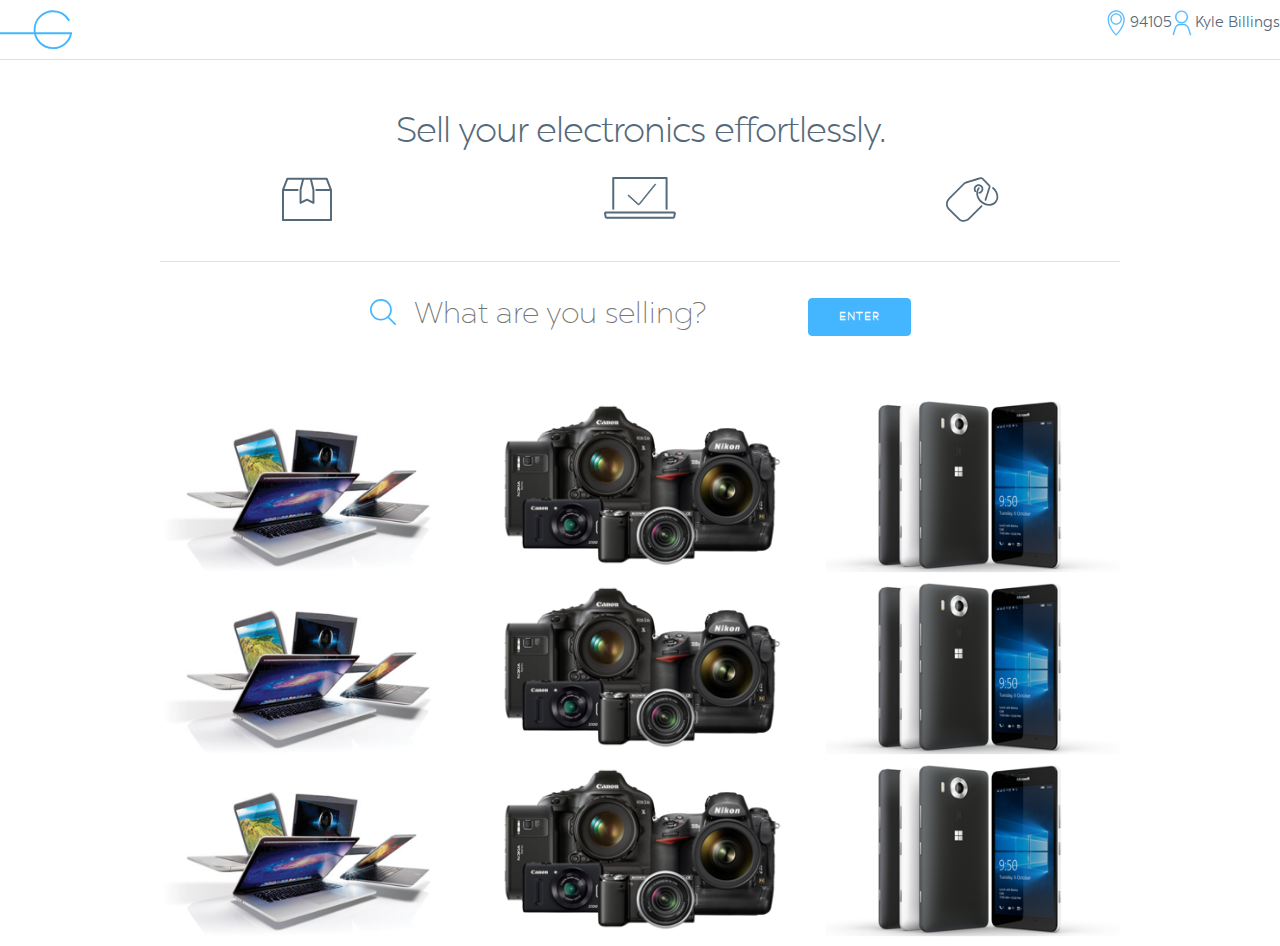
==== index.html @ 9df84caa "first ghpages commit" ====
<!DOCTYPE html>
<html lang="en">
<head>

  <!-- Basic Page Needs
  –––––––––––––––––––––––––––––––––––––––––––––––––– -->
  <meta charset="utf-8">
  <title>Gone | On Demand Selling</title>
  <meta name="description" content="">
  <meta name="author" content="">

  <!-- Mobile Specific Metas
  –––––––––––––––––––––––––––––––––––––––––––––––––– -->
  <meta name="viewport" content="width=device-width, initial-scale=1">

  <!-- CSS
  –––––––––––––––––––––––––––––––––––––––––––––––––– -->
  <link rel="stylesheet" href="css/normalize.css">
  <link rel="stylesheet" href="css/skeleton.css">
  <link rel="stylesheet" href="css/style.css">

  <!-- Favicon
  –––––––––––––––––––––––––––––––––––––––––––––––––– -->
  <link rel="icon" type="image/png" href="images/favicon.png">

</head>
<body>

  <!-- Primary Page Layout
  –––––––––––––––––––––––––––––––––––––––––––––––––– -->
  <div id="nav" class="u-full-width">
  <object data="images/gone-g.svg" height="40px" type="">
    <img alt="" src="images/gone-g.png">
  </object>
    <ul>
      <li class="u-pull-right">
        <object class="nav-icon" data="images/account.svg" height="26px" type="">
          <img class="nav-icon" alt="" src="images/account.png">
        </object>
        <a href="">Kyle Billings</a>
      </li>
      <li class="u-pull-right">
        <object class="nav-icon" data="images/location.svg" height="26px" type="">
          <img class="nav-icon" alt="" src="images/location.png">
        </object>
        <a href="">94105</a>
      </li>
    </ul>
  </div>
  <!--<div id="hero" class="u-full-width" style="height: 200px; overflow: hidden;">
    <img src="images/white-gone-team-3.jpg" alt="" class="u-full-width">
  </div>-->
  <div class="spacing"></div>
  <div class="container">
    <div class="row">
      <div class="twelve columns center">
        <h3>Sell your electronics effortlessly.</h3>
      </div>
    </div>
    <div class="row">
      <div class="four columns center">
        <object data="images/box.svg" height="45px" type="">
          <img alt="" src="images/box.png">
        </object>
      </div>
      <div class="four columns center">
        <object data="images/inspected.svg" height="42px" type="">
          <img alt="" src="images/inspected.png">
        </object> 
      </div>
      <div class="four columns center">
        <object data="images/sold.svg" height="45px" type="">
          <img alt="" src="images/sold.png">
        </object>
      </div>
    </div>
  </div>
  <div class="container">
    <hr>
  </div>
  <section id="add-item">
    <div class="container">
      <div class="twelve columns center">
        <div id="add-item-field" class="wrap">
          <object class="search-icon" data="images/search.svg" height="26px" type="">
            <img class="search-icon" alt="" src="images/search.png">
          </object>
          <input type="text" class="search typeahead" placeholder="What are you selling?" />
          <button class="button-primary">Enter</button>
        </div>
      </div>
    </div>
  </section>
  <div class="spacing"></div>
  <section id="categories">
    <div class="categories-t-1">
      <div class="container">
        <div class="row">
          <div class="four columns">
            <img src="categories/laptops.png" alt="" class="category u-max-full-width">
          </div>
          <div class="four columns">
            <img src="categories/cameras.png" alt="" class="category u-max-full-width">
          </div>
          <div class="four columns">
            <img src="categories/phones.png" alt="" class="category u-max-full-width">
          </div>
        </div>
        <div class="row">
          <div class="four columns">
            <img src="categories/laptops.png" alt="" class="category u-max-full-width">
          </div>
          <div class="four columns">
            <img src="categories/cameras.png" alt="" class="category u-max-full-width">
          </div>
          <div class="four columns">
            <img src="categories/phones.png" alt="" class="category u-max-full-width">
          </div>
        </div>
        <div class="row">
          <div class="four columns">
            <img src="categories/laptops.png" alt="" class="category u-max-full-width">
          </div>
          <div class="four columns">
            <img src="categories/cameras.png" alt="" class="category u-max-full-width">
          </div>
          <div class="four columns">
            <img src="categories/phones.png" alt="" class="category u-max-full-width">
          </div>
        </div>
      </div>
    </div>
    <div class="categories-t-2">
      <div class="container">
        
      </div>
    </div>
  </section>
<!-- End Document
  –––––––––––––––––––––––––––––––––––––––––––––––––– -->
</body>
<!-- JS -->
<script language="javascript" type="text/javascript" src="js/jquery.min.js"></script>
<script src="js/bloodhound.min.js"></script>
<script src="js/typeahead.jquery.min.js"></script>
<script src="js/typeahead.bundle.min.js"></script>
<script src="js/items.js"></script>
</html>
---- css/skeleton.css ----
/*
* Skeleton V2.0.4
* Copyright 2014, Dave Gamache
* www.getskeleton.com
* Free to use under the MIT license.
* http://www.opensource.org/licenses/mit-license.php
* 12/29/2014
*/


/* Table of contents
––––––––––––––––––––––––––––––––––––––––––––––––––
- Grid
- Base Styles
- Typography
- Links
- Buttons
- Forms
- Lists
- Code
- Tables
- Spacing
- Utilities
- Clearing
- Media Queries
*/


/* Grid
–––––––––––––––––––––––––––––––––––––––––––––––––– */
.container {
  position: relative;
  width: 100%;
  max-width: 960px;
  margin: 0 auto;
  padding: 0 20px;
  box-sizing: border-box; }
.column,
.columns {
  width: 100%;
  float: left;
  box-sizing: border-box; }

/* For devices larger than 400px */
@media (min-width: 400px) {
  .container {
    width: 85%;
    padding: 0; }
}

/* For devices larger than 550px */
@media (min-width: 550px) {
  .container {
    width: 80%; }
  .column,
  .columns {
    margin-left: 4%; }
  .column:first-child,
  .columns:first-child {
    margin-left: 0; }

  .one.column,
  .one.columns                    { width: 4.66666666667%; }
  .two.columns                    { width: 13.3333333333%; }
  .three.columns                  { width: 22%;            }
  .four.columns                   { width: 30.6666666667%; }
  .five.columns                   { width: 39.3333333333%; }
  .six.columns                    { width: 48%;            }
  .seven.columns                  { width: 56.6666666667%; }
  .eight.columns                  { width: 65.3333333333%; }
  .nine.columns                   { width: 74.0%;          }
  .ten.columns                    { width: 82.6666666667%; }
  .eleven.columns                 { width: 91.3333333333%; }
  .twelve.columns                 { width: 100%; margin-left: 0; }

  .one-third.column               { width: 30.6666666667%; }
  .two-thirds.column              { width: 65.3333333333%; }

  .one-half.column                { width: 48%; }

  /* Offsets */
  .offset-by-one.column,
  .offset-by-one.columns          { margin-left: 8.66666666667%; }
  .offset-by-two.column,
  .offset-by-two.columns          { margin-left: 17.3333333333%; }
  .offset-by-three.column,
  .offset-by-three.columns        { margin-left: 26%;            }
  .offset-by-four.column,
  .offset-by-four.columns         { margin-left: 34.6666666667%; }
  .offset-by-five.column,
  .offset-by-five.columns         { margin-left: 43.3333333333%; }
  .offset-by-six.column,
  .offset-by-six.columns          { margin-left: 52%;            }
  .offset-by-seven.column,
  .offset-by-seven.columns        { margin-left: 60.6666666667%; }
  .offset-by-eight.column,
  .offset-by-eight.columns        { margin-left: 69.3333333333%; }
  .offset-by-nine.column,
  .offset-by-nine.columns         { margin-left: 78.0%;          }
  .offset-by-ten.column,
  .offset-by-ten.columns          { margin-left: 86.6666666667%; }
  .offset-by-eleven.column,
  .offset-by-eleven.columns       { margin-left: 95.3333333333%; }

  .offset-by-one-third.column,
  .offset-by-one-third.columns    { margin-left: 34.6666666667%; }
  .offset-by-two-thirds.column,
  .offset-by-two-thirds.columns   { margin-left: 69.3333333333%; }

  .offset-by-one-half.column,
  .offset-by-one-half.columns     { margin-left: 52%; }

}


/* Base Styles
–––––––––––––––––––––––––––––––––––––––––––––––––– */
@font-face {
    font-family: 'ChronicaBook';
    src: url('../fonts/ChronicaPro-Book.ttf');
    src: url('../fonts/ChronicaPro-Book.ttf') format('truetype');
    font-weight: normal;
    font-style: normal;
}
@font-face {
    font-family: 'ChronicaLight';
    src: url('../fonts/ChronicaPro-Light.ttf');
    src: url('../fonts/ChronicaPro-Light.ttf') format('truetype');
    font-weight: normal;
    font-style: normal;
}
@font-face {
    font-family: 'ChronicaUltraLight';
    src: url('../fonts/ChronicaPro-UltraLight.ttf');
    src: url('../fonts/ChronicaPro-UltraLight.ttf') format('truetype');
    font-weight: normal;
    font-style: normal;
}
@font-face {
    font-family: 'ChronicaThin';
    src: url('../fonts/ChronicaPro-Thin.ttf');
    src: url('../fonts/ChronicaPro-Thin.ttf') format('truetype');
    font-weight: normal;
    font-style: normal;
}
/* NOTE
html is set to 62.5% so that all the REM measurements throughout Skeleton
are based on 10px sizing. So basically 1.5rem = 15px :) */
html {
  font-size: 62.5%; }
body {
  font-size: 1.5em; /* currently ems cause chrome bug misinterpreting rems on body element */
  line-height: 1.6;
  font-weight: 400;
  font-family: "ChronicaBook", "HelveticaNeue", "Helvetica Neue", Helvetica, Arial, sans-serif;
  color: #546979; }


/* Typography
–––––––––––––––––––––––––––––––––––––––––––––––––– */

h1, h2, h3, h4, h5, h6 {
  margin-top: 0;
  margin-bottom: 2rem;
  font-weight: 300; }
h1 { font-size: 4.0rem; line-height: 1.2;  letter-spacing: -.1rem;}
h2 { font-size: 3.6rem; line-height: 1.25; letter-spacing: -.1rem; }
h3 { font-family: "ChronicaLight"; font-size: 3.0rem; line-height: 1.3;  letter-spacing: -.1rem; }
h4 { font-family: "ChronicaLight"; font-size: 2.4rem; line-height: 1.35; letter-spacing: -.08rem; }
h5 { font-size: 1.8rem; line-height: 1.5;  letter-spacing: -.05rem; }
h6 { font-size: 1.5rem; line-height: 1.6;  letter-spacing: 0; }

/* Larger than phablet */
@media (min-width: 550px) {
  h1 { font-size: 5.0rem; }
  h2 { font-size: 4.2rem; }
  h3 { font-size: 3.6rem; }
  h4 { font-size: 3.0rem; }
  h5 { font-size: 2.4rem; }
  h6 { font-size: 1.5rem; }
}

p {
  margin-top: 0; }


/* Links
–––––––––––––––––––––––––––––––––––––––––––––––––– */
a {
  color: #1EAEDB; }
a:hover {
  color: #0FA0CE; }


/* Buttons
–––––––––––––––––––––––––––––––––––––––––––––––––– */
.button,
button,
input[type="submit"],
input[type="reset"],
input[type="button"] {
  display: inline-block;
  height: 38px;
  padding: 0 30px;
  color: #555;
  text-align: center;
  font-size: 11px;
  font-weight: 600;
  line-height: 38px;
  letter-spacing: .1rem;
  text-transform: uppercase;
  text-decoration: none;
  white-space: nowrap;
  background-color: transparent;
  border-radius: 4px;
  border: 1px solid #bbb;
  cursor: pointer;
  box-sizing: border-box; }
.button:hover,
button:hover,
input[type="submit"]:hover,
input[type="reset"]:hover,
input[type="button"]:hover,
.button:focus,
button:focus,
input[type="submit"]:focus,
input[type="reset"]:focus,
input[type="button"]:focus {
  color: #333;
  border-color: #888;
  outline: 0; }
.button.button-primary,
button.button-primary,
input[type="submit"].button-primary,
input[type="reset"].button-primary,
input[type="button"].button-primary {
  color: #FFF;
  background-color: #44b6ff;
  border-color: #44b6ff; }
.button.button-primary:hover,
button.button-primary:hover,
input[type="submit"].button-primary:hover,
input[type="reset"].button-primary:hover,
input[type="button"].button-primary:hover,
.button.button-primary:focus,
button.button-primary:focus,
input[type="submit"].button-primary:focus,
input[type="reset"].button-primary:focus,
input[type="button"].button-primary:focus {
  color: #FFF;
  background-color: #47A6E4;
  border-color: #47A6E4; }


/* Forms
–––––––––––––––––––––––––––––––––––––––––––––––––– */
input[type="email"],
input[type="number"],
input[type="search"],
input[type="text"],
input[type="tel"],
input[type="url"],
input[type="password"],
textarea,
select {
  height: 38px;
  padding: 6px 10px; /* The 6px vertically centers text on FF, ignored by Webkit */
  background-color: #fff;
  border: 1px solid #D1D1D1;
  border-radius: 4px;
  box-shadow: none;
  box-sizing: border-box; }
/* Removes awkward default styles on some inputs for iOS */
input[type="email"],
input[type="number"],
input[type="search"],
input[type="text"],
input[type="tel"],
input[type="url"],
input[type="password"],
textarea {
  -webkit-appearance: none;
     -moz-appearance: none;
          appearance: none; }
textarea {
  min-height: 65px;
  padding-top: 6px;
  padding-bottom: 6px; }
input[type="email"]:focus,
input[type="number"]:focus,
input[type="search"]:focus,
input[type="text"]:focus,
input[type="tel"]:focus,
input[type="url"]:focus,
input[type="password"]:focus,
textarea:focus,
select:focus {
  border: 1px solid #33C3F0;
  outline: 0; }
label,
legend {
  display: block;
  margin-bottom: .5rem;
  font-weight: 600; }
fieldset {
  padding: 0;
  border-width: 0; }
input[type="checkbox"],
input[type="radio"] {
  display: inline; }
label > .label-body {
  display: inline-block;
  margin-left: .5rem;
  font-weight: normal; }


/* Lists
–––––––––––––––––––––––––––––––––––––––––––––––––– */
ul {
  list-style: circle inside; }
ol {
  list-style: decimal inside; }
ol, ul {
  padding-left: 0;
  margin-top: 0; }
ul ul,
ul ol,
ol ol,
ol ul {
  margin: 1.5rem 0 1.5rem 3rem;
  font-size: 90%; }
li {
  margin-bottom: 1rem; }


/* Code
–––––––––––––––––––––––––––––––––––––––––––––––––– */
code {
  padding: .2rem .5rem;
  margin: 0 .2rem;
  font-size: 90%;
  white-space: nowrap;
  background: #F1F1F1;
  border: 1px solid #E1E1E1;
  border-radius: 4px; }
pre > code {
  display: block;
  padding: 1rem 1.5rem;
  white-space: pre; }


/* Tables
–––––––––––––––––––––––––––––––––––––––––––––––––– */
th,
td {
  padding: 12px 15px;
  text-align: left;
  border-bottom: 1px solid #E1E1E1; }
th:first-child,
td:first-child {
  padding-left: 0; }
th:last-child,
td:last-child {
  padding-right: 0; }


/* Spacing
–––––––––––––––––––––––––––––––––––––––––––––––––– */
button,
.button {
  margin-bottom: 1rem; }
input,
textarea,
select,
fieldset {
  margin-bottom: 1.5rem; }
pre,
blockquote,
dl,
figure,
table,
p,
ul,
ol,
form {
  margin-bottom: 2.5rem; }


/* Utilities
–––––––––––––––––––––––––––––––––––––––––––––––––– */
.u-full-width {
  width: 100%;
  box-sizing: border-box; }
.u-max-full-width {
  max-width: 100%;
  box-sizing: border-box; }
.u-pull-right {
  float: right; }
.u-pull-left {
  float: left; }


/* Misc
–––––––––––––––––––––––––––––––––––––––––––––––––– */
hr {
  margin-top: 3rem;
  margin-bottom: 3.5rem;
  border-width: 0;
  border-top: 1px solid #E1E1E1; }


/* Clearing
–––––––––––––––––––––––––––––––––––––––––––––––––– */

/* Self Clearing Goodness */
.container:after,
.row:after,
.u-cf {
  content: "";
  display: table;
  clear: both; }


/* Media Queries
–––––––––––––––––––––––––––––––––––––––––––––––––– */
/*
Note: The best way to structure the use of media queries is to create the queries
near the relevant code. For example, if you wanted to change the styles for buttons
on small devices, paste the mobile query code up in the buttons section and style it
there.
*/


/* Larger than mobile */
@media (min-width: 400px) {}

/* Larger than phablet (also point when grid becomes active) */
@media (min-width: 550px) {}

/* Larger than tablet */
@media (min-width: 750px) {}

/* Larger than desktop */
@media (min-width: 1000px) {}

/* Larger than Desktop HD */
@media (min-width: 1200px) {}
---- css/style.css ----
/*
* Kyle Billings
*/
#hero {
  margin-bottom: 50px;
}
.spacing {
  height: 50px;
}
.center {
  text-align: center;
}
#nav {
  padding-top: 10px;
  border-bottom: 1px solid #E1E1E1;
}
#nav ul {
  display: inline;
}
#nav li {
  text-decoration: none;
  display: inline-block;
}
#nav li .nav-icon {
  vertical-align: middle;
}
#nav a {
  text-decoration: none;
  color: #546979;
}
#nav a:hover {
  color: #44b6ff;
}
/* Search */
#add-item-field {
  margin: 0 auto;
  line-height: 1em;
}
#add-item {
  font-size: 3rem;
  font-family: "ChronicaUltraLight";
}
.left {
    float:left;
}
.wrap {
    position:relative;
}
.search-icon {
  vertical-align: middle;
}
/*.search {
    padding:20px 10px 15px 45px !important;
    width: 70%;
    border: none !important;
    background:white url(../images/search.svg) left center no-repeat;
}*/
.tt-input, /* UPDATE: newer versions use tt-input instead of tt-query */
.tt-hint {
    width: 396px;
    height: 30px;
    padding: 8px 12px;
    line-height: 30px;
    border: none !important;
    outline: none;
}
.tt-query { /* UPDATE: newer versions use tt-input instead of tt-query */
    box-shadow: inset 0 1px 1px rgba(0, 0, 0, 0.075);
}

.tt-hint {
    color: #999;
}

.tt-menu { /* UPDATE: newer versions use tt-menu instead of tt-dropdown-menu */
  font-family: "ChronicaBook";
  text-align: left;
    width: 422px;
    margin-top: 12px;
    padding: 8px 0;
    background-color: #fff;
    border: 1px solid #ccc;
    border: 1px solid rgba(0, 0, 0, 0.2);
    border-radius: 8px;
    box-shadow: 0 5px 10px rgba(0,0,0,.2);
}

.tt-suggestion {
    padding: 3px 20px;
    font-size: 18px;
    line-height: 24px;
}
.tt-suggestion:hover {
  background-color: #e1e1e1;
  cursor: pointer;
}
.tt-suggestion.tt-cursor { /* UPDATE: newer versions use .tt-suggestion.tt-cursor */
    color: #fff;
    background-color: #0097cf;
}

.tt-suggestion p {
    margin: 0;
}
.tt-highlight {
  color: #44b6ff;
}
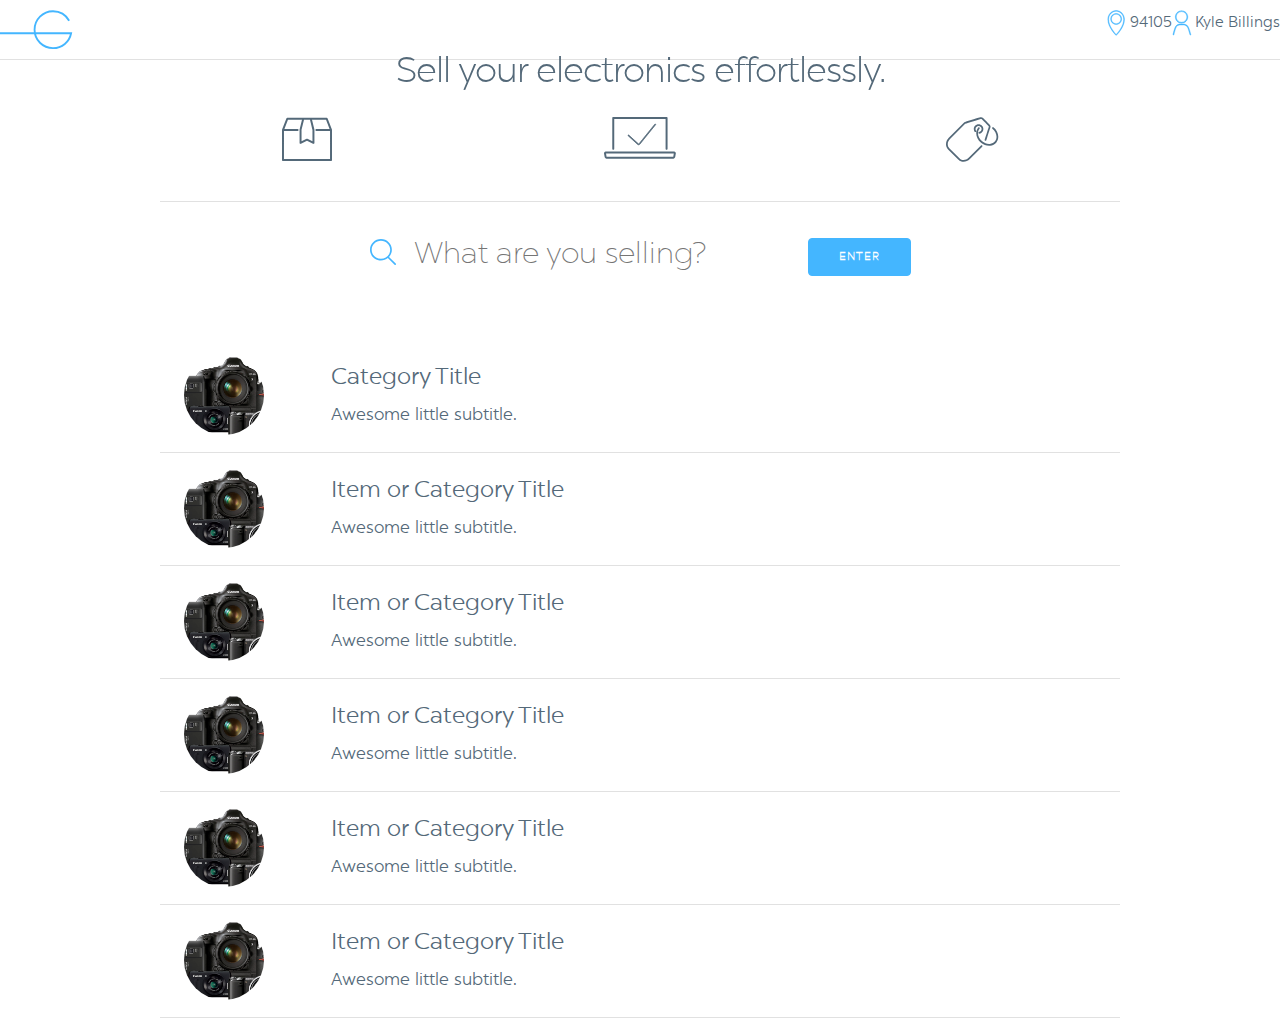
==== commit 776808b5: "first ghpages commit" ====
--- a/index.html
+++ b/index.html
@@ -93,7 +93,7 @@
   </section>
   <div class="spacing"></div>
   <section id="categories">
-    <div class="categories-t-1">
+    <!-- <div class="categories-t-1">
       <div class="container">
         <div class="row">
           <div class="four columns">
@@ -129,10 +129,33 @@
           </div>
         </div>
       </div>
-    </div>
+    </div> -->
     <div class="categories-t-2">
       <div class="container">
-        
+        <div class="category-row row">
+          <div class="center two columns"><img src="categories/sub-categories/cameras.png" alt="" class="round u-max-full-width"></div>
+          <div class="text ten columns">Category Title<br><span>Awesome little subtitle.</span></div>
+        </div>
+        <div class="category-row row">
+          <div class="center two columns"><img src="categories/sub-categories/cameras.png" alt="" class="round u-max-full-width"></div>
+          <div class="text ten columns">Item or Category Title <br><span>Awesome little subtitle.</span></div>
+        </div>
+        <div class="category-row row">
+          <div class="center two columns"><img src="categories/sub-categories/cameras.png" alt="" class="round u-max-full-width"></div>
+          <div class="text ten columns">Item or Category Title <br><span>Awesome little subtitle.</span></div>
+        </div>
+        <div class="category-row row">
+          <div class="center two columns"><img src="categories/sub-categories/cameras.png" alt="" class="round u-max-full-width"></div>
+          <div class="text ten columns">Item or Category Title <br><span>Awesome little subtitle.</span></div>
+        </div>
+        <div class="category-row row">
+          <div class="center two columns"><img src="categories/sub-categories/cameras.png" alt="" class="round u-max-full-width"></div>
+          <div class="text ten columns">Item or Category Title <br><span>Awesome little subtitle.</span></div>
+        </div>
+        <div class="category-row row">
+          <div class="center two columns"><img src="categories/sub-categories/cameras.png" alt="" class="round u-max-full-width"></div>
+          <div class="text ten columns">Item or Category Title <br><span>Awesome little subtitle.</span></div>
+        </div>
       </div>
     </div>
   </section>
--- a/css/style.css
+++ b/css/style.css
@@ -1,6 +1,20 @@
 /*
 * Kyle Billings
 */
+.category-row img {
+  max-width: 80px;
+  margin-top: 15px;
+}
+.category-row {
+  font-size: 1.5em;
+  border-bottom: 1px solid #e1e1e1;
+}
+.category-row .text {
+  padding: 20px 5px 20px 5px;
+}
+.category-row span {
+  font-size: .75em;
+}
 #hero {
   margin-bottom: 50px;
 }
@@ -11,8 +25,11 @@
   text-align: center;
 }
 #nav {
+  background-color: #fff;
   padding-top: 10px;
   border-bottom: 1px solid #E1E1E1;
+  position: fixed;
+
 }
 #nav ul {
   display: inline;
@@ -39,6 +56,9 @@
 #add-item {
   font-size: 3rem;
   font-family: "ChronicaUltraLight";
+}
+.round {
+  border-radius: 100%;
 }
 .left {
     float:left;
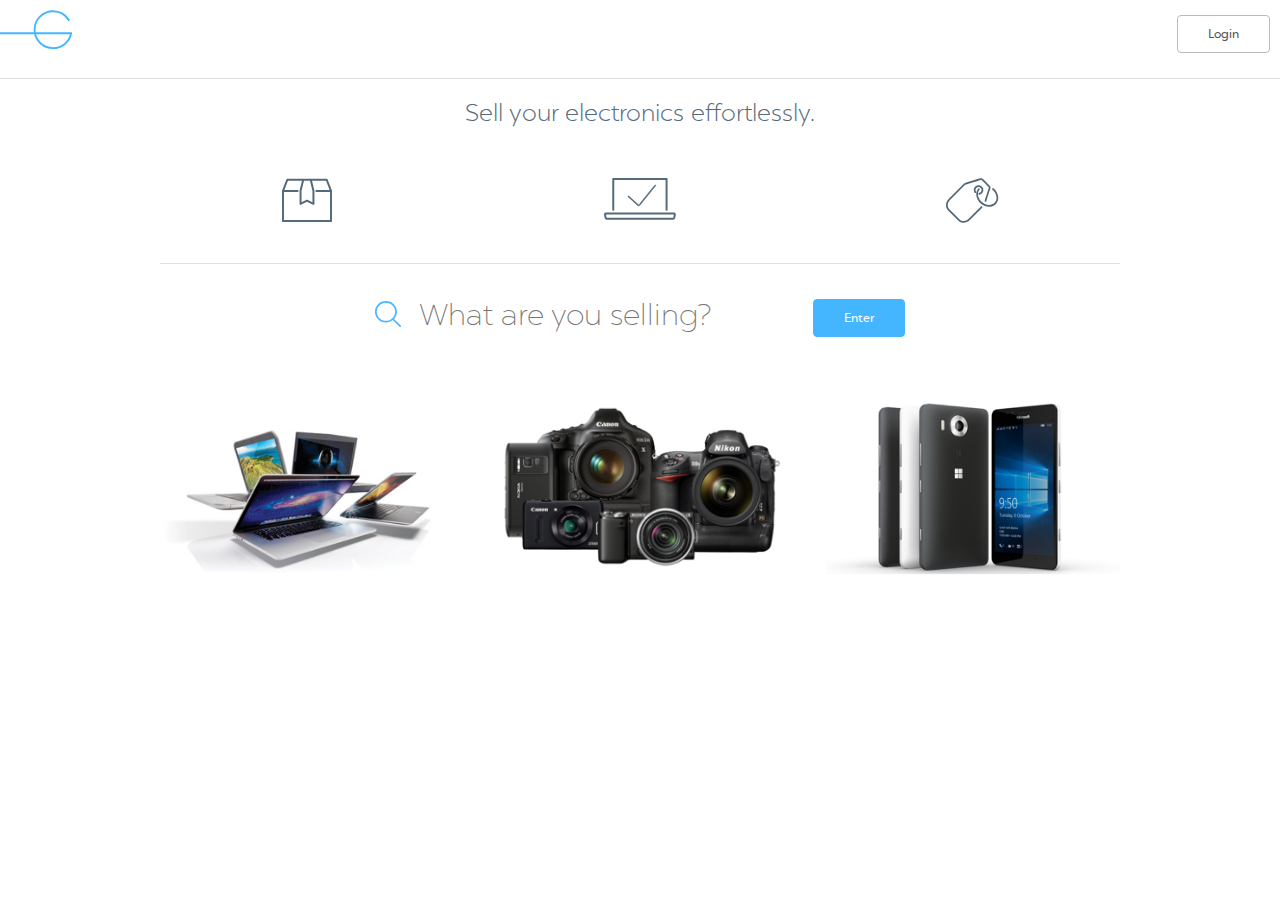
==== commit 074b17eb: "progress on inventory" ====
--- a/index.html
+++ b/index.html
@@ -34,50 +34,46 @@
   </object>
     <ul>
       <li class="u-pull-right">
-        <object class="nav-icon" data="images/account.svg" height="26px" type="">
-          <img class="nav-icon" alt="" src="images/account.png">
-        </object>
-        <a href="">Kyle Billings</a>
-      </li>
-      <li class="u-pull-right">
-        <object class="nav-icon" data="images/location.svg" height="26px" type="">
-          <img class="nav-icon" alt="" src="images/location.png">
-        </object>
-        <a href="">94105</a>
+        <a href="#">
+          <button>Login</button>
+        </a>
       </li>
     </ul>
   </div>
   <!--<div id="hero" class="u-full-width" style="height: 200px; overflow: hidden;">
     <img src="images/white-gone-team-3.jpg" alt="" class="u-full-width">
   </div>-->
-  <div class="spacing"></div>
-  <div class="container">
-    <div class="row">
-      <div class="twelve columns center">
-        <h3>Sell your electronics effortlessly.</h3>
+  <section id="toast">
+    <div class="spacing"></div>
+    <div class="spacing"></div>
+    <div class="container">
+      <div class="row">
+        <div class="twelve columns center">
+          <h3>Sell your electronics effortlessly.</h3><br>
+        </div>
+      </div>
+      <div class="row">
+        <div class="four columns center">
+          <object data="images/box.svg" height="45px" type="">
+            <img alt="" src="images/box.png">
+          </object>
+        </div>
+        <div class="four columns center">
+          <object data="images/inspected.svg" height="42px" type="">
+            <img alt="" src="images/inspected.png">
+          </object> 
+        </div>
+        <div class="four columns center">
+          <object data="images/sold.svg" height="45px" type="">
+            <img alt="" src="images/sold.png">
+          </object>
+        </div>
       </div>
     </div>
-    <div class="row">
-      <div class="four columns center">
-        <object data="images/box.svg" height="45px" type="">
-          <img alt="" src="images/box.png">
-        </object>
-      </div>
-      <div class="four columns center">
-        <object data="images/inspected.svg" height="42px" type="">
-          <img alt="" src="images/inspected.png">
-        </object> 
-      </div>
-      <div class="four columns center">
-        <object data="images/sold.svg" height="45px" type="">
-          <img alt="" src="images/sold.png">
-        </object>
-      </div>
+    <div class="container">
+      <hr>
     </div>
-  </div>
-  <div class="container">
-    <hr>
-  </div>
+  </section>
   <section id="add-item">
     <div class="container">
       <div class="twelve columns center">
@@ -85,7 +81,7 @@
           <object class="search-icon" data="images/search.svg" height="26px" type="">
             <img class="search-icon" alt="" src="images/search.png">
           </object>
-          <input type="text" class="search typeahead" placeholder="What are you selling?" />
+          <input type="text" class="search typeahead" placeholder="What are you selling?" autofocus/>
           <button class="button-primary">Enter</button>
         </div>
       </div>
@@ -93,72 +89,254 @@
   </section>
   <div class="spacing"></div>
   <section id="categories">
-    <!-- <div class="categories-t-1">
+
+    <!-- Tier One Categories in Grid -->
+    <div id="t1" class="categories-t-1">
       <div class="container">
+
+
         <div class="row">
-          <div class="four columns">
+          <div class="four columns category-grid-item" onclick="show('t2'), hide('t1')">
             <img src="categories/laptops.png" alt="" class="category u-max-full-width">
           </div>
-          <div class="four columns">
+          <div class="four columns category-grid-item" onclick="show('t2'), hide('t1')">
             <img src="categories/cameras.png" alt="" class="category u-max-full-width">
           </div>
-          <div class="four columns">
+          <div class="four columns category-grid-item" onclick="show('t2'), hide('t1')">
             <img src="categories/phones.png" alt="" class="category u-max-full-width">
           </div>
         </div>
-        <div class="row">
-          <div class="four columns">
-            <img src="categories/laptops.png" alt="" class="category u-max-full-width">
-          </div>
-          <div class="four columns">
-            <img src="categories/cameras.png" alt="" class="category u-max-full-width">
-          </div>
-          <div class="four columns">
-            <img src="categories/phones.png" alt="" class="category u-max-full-width">
-          </div>
-        </div>
-        <div class="row">
-          <div class="four columns">
-            <img src="categories/laptops.png" alt="" class="category u-max-full-width">
-          </div>
-          <div class="four columns">
-            <img src="categories/cameras.png" alt="" class="category u-max-full-width">
-          </div>
-          <div class="four columns">
-            <img src="categories/phones.png" alt="" class="category u-max-full-width">
-          </div>
-        </div>
-      </div>
-    </div> -->
-    <div class="categories-t-2">
-      <div class="container">
-        <div class="category-row row">
-          <div class="center two columns"><img src="categories/sub-categories/cameras.png" alt="" class="round u-max-full-width"></div>
-          <div class="text ten columns">Category Title<br><span>Awesome little subtitle.</span></div>
-        </div>
-        <div class="category-row row">
-          <div class="center two columns"><img src="categories/sub-categories/cameras.png" alt="" class="round u-max-full-width"></div>
-          <div class="text ten columns">Item or Category Title <br><span>Awesome little subtitle.</span></div>
-        </div>
-        <div class="category-row row">
-          <div class="center two columns"><img src="categories/sub-categories/cameras.png" alt="" class="round u-max-full-width"></div>
-          <div class="text ten columns">Item or Category Title <br><span>Awesome little subtitle.</span></div>
-        </div>
-        <div class="category-row row">
-          <div class="center two columns"><img src="categories/sub-categories/cameras.png" alt="" class="round u-max-full-width"></div>
-          <div class="text ten columns">Item or Category Title <br><span>Awesome little subtitle.</span></div>
-        </div>
-        <div class="category-row row">
-          <div class="center two columns"><img src="categories/sub-categories/cameras.png" alt="" class="round u-max-full-width"></div>
-          <div class="text ten columns">Item or Category Title <br><span>Awesome little subtitle.</span></div>
-        </div>
-        <div class="category-row row">
-          <div class="center two columns"><img src="categories/sub-categories/cameras.png" alt="" class="round u-max-full-width"></div>
-          <div class="text ten columns">Item or Category Title <br><span>Awesome little subtitle.</span></div>
-        </div>
+
+
       </div>
     </div>
-  </section>
+
+    <!-- Tier Two Categories in Row -->
+    <div id="t2" class="categories-t-2">
+      <div class="container">
+        <div class="back" onclick="show('t1'), hide('t2')">
+          <p>< Categories</p>
+        </div>
+
+        <!-- Repeat -->
+        <div class="category-row row" onclick="show('t3'), hide('t2')">
+          <div class="twelve columns">
+            <div class="image">
+              <img src="categories/sub-categories/cameras.png" alt="" class="round u-max-full-width"/>
+            </div>
+            <div class="text">
+              Category Title<br>
+              <span>Awesome little subtitle.</span>
+            </div>
+            <div class="more">
+              <object data="images/more.svg" height="37px" type="">
+                <img alt="" src="images/more.png">
+              </object>
+            </div>
+          </div>
+        </div>
+
+        <div class="category-row row" onclick="show('t3'), hide('t2')">
+          <div class="twelve columns">
+            <div class="image">
+              <img src="categories/sub-categories/cameras.png" alt="" class="round u-max-full-width"/>
+            </div>
+            <div class="text">
+              Category Title<br>
+              <span>Awesome little subtitle.</span>
+            </div>
+            <div class="more">
+              <object data="images/more.svg" height="37px" type="">
+                <img alt="" src="images/more.png">
+              </object>
+            </div>
+          </div>
+        </div>
+
+        <div class="category-row row" onclick="show('t3'), hide('t2')">
+          <div class="twelve columns">
+            <div class="image">
+              <img src="categories/sub-categories/cameras.png" alt="" class="round u-max-full-width"/>
+            </div>
+            <div class="text">
+              Category Title<br>
+              <span>Awesome little subtitle.</span>
+            </div>
+            <div class="more">
+              <object data="images/more.svg" height="37px" type="">
+                <img alt="" src="images/more.png">
+              </object>
+            </div>
+          </div>
+        </div>
+
+        <div class="category-row row" onclick="show('t3'), hide('t2')">
+          <div class="twelve columns">
+            <div class="image">
+              <img src="categories/sub-categories/cameras.png" alt="" class="round u-max-full-width"/>
+            </div>
+            <div class="text">
+              Category Title<br>
+              <span>Awesome little subtitle.</span>
+            </div>
+            <div class="more">
+              <object data="images/more.svg" height="37px" type="">
+                <img alt="" src="images/more.png">
+              </object>
+            </div>
+          </div>
+        </div>
+
+        <div class="category-row row" onclick="show('t3'), hide('t2')">
+          <div class="twelve columns">
+            <div class="image">
+              <img src="categories/sub-categories/cameras.png" alt="" class="round u-max-full-width"/>
+            </div>
+            <div class="text">
+              Category Title<br>
+              <span>Awesome little subtitle.</span>
+            </div>
+            <div class="more">
+              <object data="images/more.svg" height="37px" type="">
+                <img alt="" src="images/more.png">
+              </object>
+            </div>
+          </div>
+        </div>
+
+        <div class="category-row row" onclick="show('t3'), hide('t2')">
+          <div class="twelve columns">
+            <div class="image">
+              <img src="categories/sub-categories/cameras.png" alt="" class="round u-max-full-width"/>
+            </div>
+            <div class="text">
+              Category Title<br>
+              <span>Awesome little subtitle.</span>
+            </div>
+            <div class="more">
+              <object data="images/more.svg" height="37px" type="">
+                <img alt="" src="images/more.png">
+              </object>
+            </div>
+          </div>
+        </div>
+
+      </div> <!-- Container -->
+    </div> <!-- End Subcategory Section 1 -->
+
+    <!-- Tier Three Categories in Row -->
+    <div id="t3" class="categories-t-3">
+      <div class="container">
+        <div class="back" onclick="show('t2'), hide('t3')">
+          <p>< Specific Category You were on</p>
+        </div>
+
+        <!-- Repeat -->
+        <div class="category-row row" onclick="location.href='example-item.html';">
+          <div class="twelve columns">
+            <div class="image">
+              <img src="categories/sub-categories/cameras.png" alt="" class="round u-max-full-width"/>
+            </div>
+            <div class="text">
+              Item Title (like iPad or Macbook Air)<br>
+              <span>Awesome little subtitle about price information.</span>
+            </div>
+            <div class="more">
+              <object data="images/more.svg" height="37px" type="">
+                <img alt="" src="images/more.png">
+              </object>
+            </div>
+          </div>
+        </div>
+
+        <div class="category-row row" onclick="location.href='example-item.html';">
+          <div class="twelve columns">
+            <div class="image">
+              <img src="categories/sub-categories/cameras.png" alt="" class="round u-max-full-width"/>
+            </div>
+            <div class="text">
+              Item Title (like iPad or Macbook Air)<br>
+              <span>Awesome little subtitle about price information.</span>
+            </div>
+            <div class="more">
+              <object data="images/more.svg" height="37px" type="">
+                <img alt="" src="images/more.png">
+              </object>
+            </div>
+          </div>
+        </div>
+
+        <div class="category-row row" onclick="location.href='example-item.html';">
+          <div class="twelve columns">
+            <div class="image">
+              <img src="categories/sub-categories/cameras.png" alt="" class="round u-max-full-width"/>
+            </div>
+            <div class="text">
+              Item Title (like iPad or Macbook Air)<br>
+              <span>Awesome little subtitle about price information.</span>
+            </div>
+            <div class="more">
+              <object data="images/more.svg" height="37px" type="">
+                <img alt="" src="images/more.png">
+              </object>
+            </div>
+          </div>
+        </div>
+
+        <div class="category-row row" onclick="location.href='example-item.html';">
+          <div class="twelve columns">
+            <div class="image">
+              <img src="categories/sub-categories/cameras.png" alt="" class="round u-max-full-width"/>
+            </div>
+            <div class="text">
+              Item Title (like iPad or Macbook Air)<br>
+              <span>Awesome little subtitle about price information.</span>
+            </div>
+            <div class="more">
+              <object data="images/more.svg" height="37px" type="">
+                <img alt="" src="images/more.png">
+              </object>
+            </div>
+          </div>
+        </div>
+
+        <div class="category-row row" onclick="location.href='example-item.html';">
+          <div class="twelve columns">
+            <div class="image">
+              <img src="categories/sub-categories/cameras.png" alt="" class="round u-max-full-width"/>
+            </div>
+            <div class="text">
+              Item Title (like iPad or Macbook Air)<br>
+              <span>Awesome little subtitle about price information.</span>
+            </div>
+            <div class="more">
+              <object data="images/more.svg" height="37px" type="">
+                <img alt="" src="images/more.png">
+              </object>
+            </div>
+          </div>
+        </div>
+
+        <div class="category-row row" onclick="location.href='example-item.html';">
+          <div class="twelve columns">
+            <div class="image">
+              <img src="categories/sub-categories/cameras.png" alt="" class="round u-max-full-width"/>
+            </div>
+            <div class="text">
+              Item Title (like iPad or Macbook Air)<br>
+              <span>Awesome little subtitle about price information.</span>
+            </div>
+            <div class="more">
+              <object data="images/more.svg" height="37px" type="">
+                <img alt="" src="images/more.png">
+              </object>
+            </div>
+          </div>
+        </div>
+
+      </div> <!-- Container -->
+    </div> <!-- End Subcategory Section 2 -->
+  </section> <!-- End Category Section -->
 <!-- End Document
   –––––––––––––––––––––––––––––––––––––––––––––––––– -->
 </body>
@@ -168,4 +346,14 @@
 <script src="js/typeahead.jquery.min.js"></script>
 <script src="js/typeahead.bundle.min.js"></script>
 <script src="js/items.js"></script>
+<!-- Prototype JS -->
+<script>
+function show(target) {
+    document.getElementById(target).style.display = 'block';
+}
+
+function hide(target) {
+    document.getElementById(target).style.display = 'none';
+}
+</script>
 </html>
--- a/css/skeleton.css
+++ b/css/skeleton.css
@@ -33,7 +33,7 @@
   width: 100%;
   max-width: 960px;
   margin: 0 auto;
-  padding: 0 20px;
+  padding: 0 5px;
   box-sizing: border-box; }
 .column,
 .columns {
@@ -116,6 +116,13 @@
 /* Base Styles
 –––––––––––––––––––––––––––––––––––––––––––––––––– */
 @font-face {
+    font-family: 'Chronica';
+    src: url('../fonts/ChronicaPro-Regular.ttf');
+    src: url('../fonts/ChronicaPro-Regular.ttf') format('truetype');
+    font-weight: normal;
+    font-style: normal;
+}
+@font-face {
     font-family: 'ChronicaBook';
     src: url('../fonts/ChronicaPro-Book.ttf');
     src: url('../fonts/ChronicaPro-Book.ttf') format('truetype');
@@ -149,7 +156,7 @@
 html {
   font-size: 62.5%; }
 body {
-  font-size: 1.5em; /* currently ems cause chrome bug misinterpreting rems on body element */
+  font-size: 1.7em; /* currently ems cause chrome bug misinterpreting rems on body element */
   line-height: 1.6;
   font-weight: 400;
   font-family: "ChronicaBook", "HelveticaNeue", "Helvetica Neue", Helvetica, Arial, sans-serif;
@@ -163,25 +170,30 @@
   margin-top: 0;
   margin-bottom: 2rem;
   font-weight: 300; }
-h1 { font-size: 4.0rem; line-height: 1.2;  letter-spacing: -.1rem;}
-h2 { font-size: 3.6rem; line-height: 1.25; letter-spacing: -.1rem; }
-h3 { font-family: "ChronicaLight"; font-size: 3.0rem; line-height: 1.3;  letter-spacing: -.1rem; }
-h4 { font-family: "ChronicaLight"; font-size: 2.4rem; line-height: 1.35; letter-spacing: -.08rem; }
+h1 { font-family: "ChronicaThin"; font-size: 4.0rem; line-height: 1.2;  letter-spacing: -.1rem;}
+h2 { font-family: "ChronicaUltraLight"; font-size: 3.2rem; line-height: 1.25; letter-spacing: -.1rem; }
+h3 { font-family: "ChronicaLight"; font-size: 2.4rem; line-height: 1.3; }
+h4 { font-family: "ChronicaLight"; font-size: 2.4rem; line-height: 1.35;}
 h5 { font-size: 1.8rem; line-height: 1.5;  letter-spacing: -.05rem; }
 h6 { font-size: 1.5rem; line-height: 1.6;  letter-spacing: 0; }
 
 /* Larger than phablet */
 @media (min-width: 550px) {
-  h1 { font-size: 5.0rem; }
-  h2 { font-size: 4.2rem; }
-  h3 { font-size: 3.6rem; }
-  h4 { font-size: 3.0rem; }
+  h1 { font-size: 5.4rem; }
+  h2 { font-size: 3.5rem; }
+  h3 { font-size: 2.4rem; }
+  h4 { font-size: 2.4rem; }
   h5 { font-size: 2.4rem; }
   h6 { font-size: 1.5rem; }
 }
 
 p {
   margin-top: 0; }
+
+.smaller {
+  font-family: "Chronica";
+  font-size: .8em;
+}
 
 
 /* Links
@@ -204,11 +216,9 @@
   padding: 0 30px;
   color: #555;
   text-align: center;
-  font-size: 11px;
-  font-weight: 600;
+  font-size: 12px;
+  font-family: "Chronica";
   line-height: 38px;
-  letter-spacing: .1rem;
-  text-transform: uppercase;
   text-decoration: none;
   white-space: nowrap;
   background-color: transparent;
@@ -430,6 +440,11 @@
 there.
 */
 
+@media (max-width: 600px) {
+  .container {
+    margin-left: 60px;
+  }
+}
 
 /* Larger than mobile */
 @media (min-width: 400px) {}
--- a/css/style.css
+++ b/css/style.css
@@ -1,22 +1,237 @@
 /*
 * Kyle Billings
 */
+.photo-icon {
+  width: 30px;
+  border: 2px solid #fff;
+  border-radius: 100%;
+  display: inline;
+  margin-left: -10px;
+}
+.gray {
+  color: #C7CACB;
+}
+.blue {
+  color: #44b6ff;
+}
+.green {
+  color: #72D627;
+}
+.timeline {
+  list-style: none;
+  margin: 25px 0 22px;
+  padding: 0;
+  position: relative;
+  -moz-box-sizing: border-box;
+  -webkit-box-sizing: border-box;
+  box-sizing: border-box;
+}
+
+.timeline-horizontal:after {
+  border-top-width: 6px;
+  border-left-width: 13px;
+  border-color: transparent transparent transparent #44b6ff;
+  top: 15px;
+  right: 0;
+  bottom: auto;
+  left: auto;
+}
+.timeline-horizontal .timeline-milestone {
+  border-top: 1px solid #44b6ff;
+  display: inline;
+  float: left;
+  margin: 20px 0 0 0;
+  padding: 40px 0 0 0;
+}
+.timeline-horizontal .timeline-milestone:before {
+  top: -10px;
+  left: auto;
+}
+.timeline-horizontal .timeline-milestone.is-completed:after {
+  top: -10px;
+  left: 0;
+}
+
+.timeline-milestone {
+  border-left: 1px solid #e1e1e1;
+  margin: 0 0 0 20px;
+  padding: 0 0 5px 25px;
+  position: relative;
+  -moz-box-sizing: border-box;
+  -webkit-box-sizing: border-box;
+  box-sizing: border-box;
+}
+.timeline-milestone:before {
+  border: 1px solid #44b6ff;
+  border-radius: 50%;
+  content: "";
+  display: block;
+  position: absolute;
+  left: -10.5px;
+  width: 20px;
+  height: 20px;
+  -moz-box-sizing: border-box;
+  -webkit-box-sizing: border-box;
+  box-sizing: border-box;
+}
+.timeline-milestone.is-completed:before {
+  background-color: #44b6ff;
+}
+.timeline-milestone.is-completed:after {
+  color: #FFF;
+  content: "";
+  display: block;
+  font-family: "FontAwesome";
+  line-height: 20px;
+  position: absolute;
+  top: 0;
+  left: -10.5px;
+  text-align: center;
+  width: 20px;
+  height: 20px;
+  -moz-box-sizing: border-box;
+  -webkit-box-sizing: border-box;
+  box-sizing: border-box;
+}
+.timeline-milestone.is-current:before {
+  background-color: #fff;
+  border: 1px solid #e1e1e1;
+}
+
+.timeline-milestone.is-future:before {
+  background-color: #fff;
+  border: 0;
+}
+.timeline-milestone.is-future .timeline-action .title {
+  color: #e1e1e1;
+}
+@media (max-width: 400px) {
+  .timeline-milestone {
+    margin-left: 5px;
+  }
+}
+.timeline-end {
+  border-left: none !important;
+}
+
+.timeline-action {
+  background-color: #FFF;
+  padding: 12px 10px 12px 20px;
+  position: relative;
+  top: -15px;
+}
+@media (max-width: 400px) {
+  .timeline-action {
+    padding: 12px 10px 12px 0px;
+  }
+}
+.timeline-action.is-expandable .title {
+  cursor: pointer;
+  position: relative;
+}
+.timeline-action.is-expandable .title:focus {
+  outline: 0;
+  text-decoration: underline;
+}
+.timeline-action.is-expandable .title:after {
+  border: 6px solid #666;
+  border-color: transparent transparent transparent #666;
+  content: "";
+  display: block;
+  position: absolute;
+  top: 6px;
+  right: 0;
+}
+.timeline-action.is-expandable .content {
+  display: none;
+}
+.timeline-action.is-expandable.is-expanded .title:after {
+  border-color: #666 transparent transparent transparent;
+  top: 10px;
+  right: 5px;
+}
+.timeline-action.is-expandable.is-expanded .content {
+  display: block;
+}
+.timeline-action .title, .timeline-action .content {
+  word-wrap: break-word;
+}
+.timeline-action .title {
+  margin: 0;
+}
+.timeline-action .date {
+  display: block;
+  font-size: 14px;
+  margin-bottom: 10px;
+}
+.timeline-action .content {
+}
+
+
+.file-list {
+  line-height: 1.4;
+  list-style: none;
+  padding-left: 10px;
+}
+.category-grid-item {
+  cursor: pointer;
+}
+#t2 {
+  display: none;
+}
+#t3 {
+  display: none;
+}
+.back {
+  background-color: #e1e1e1;
+  cursor: pointer;
+}
 .category-row img {
+  max-width: 70px;
+  margin-top: 15px;
+}
+.category-row {
+  border-bottom: 1px solid #e1e1e1;
+}
+.category-row:hover {
+  border-bottom: 1px solid #44b6ff;
+}
+.category-row .text {
+  padding: 15px 5px 15px 5px;
+  display: block;
+  float: left;
+  margin-left: 5%;
+}
+.text h4 {
+  margin-bottom: 2px;
+}
+.text p {
+  margin-bottom: 2px;
+}
+.text .price {
+  line-height: 15px;
+}
+.category-row .image {
   max-width: 80px;
-  margin-top: 15px;
-}
-.category-row {
-  font-size: 1.5em;
-  border-bottom: 1px solid #e1e1e1;
-}
-.category-row .text {
-  padding: 20px 5px 20px 5px;
+  display: inline;
+  float: left;
+  margin-left: 5%;
 }
 .category-row span {
-  font-size: .75em;
+  display: inline;
+}
+.category-row .more {
+  float: right;
+  margin-top: 35px;
+  margin-right: 2%;
+  display: none;
+}
+.category-row:hover .more {
+  display: inline-block;
 }
 #hero {
   margin-bottom: 50px;
+  padding-top: 50px;
 }
 .spacing {
   height: 50px;
@@ -25,11 +240,14 @@
   text-align: center;
 }
 #nav {
+  z-index: 200;
   background-color: #fff;
   padding-top: 10px;
   border-bottom: 1px solid #E1E1E1;
   position: fixed;
-
+  /* -webkit-box-shadow: 0px 2px 10px -1px rgba(199,202,203,.5);
+  -moz-box-shadow: 0px 2px 10px -1px rgba(199,202,203,.5);
+  box-shadow: 0px 2px 10px -1px rgba(199,202,203,.5); */
 }
 #nav ul {
   display: inline;
@@ -37,9 +255,11 @@
 #nav li {
   text-decoration: none;
   display: inline-block;
+  padding: 5px 10px 5px 10px;
 }
 #nav li .nav-icon {
   vertical-align: middle;
+  margin-right: 5px;
 }
 #nav a {
   text-decoration: none;
@@ -68,6 +288,12 @@
 }
 .search-icon {
   vertical-align: middle;
+}
+@media (max-width: 400px) {
+  #add-item {
+    font-size: 1em;
+    font-family: "ChronicaBook";
+  }
 }
 /*.search {
     padding:20px 10px 15px 45px !important;
@@ -84,6 +310,11 @@
     border: none !important;
     outline: none;
 }
+@media (max-width: 400px) {
+  .tt-hint {
+    width: 200px;
+  }
+}
 .tt-query { /* UPDATE: newer versions use tt-input instead of tt-query */
     box-shadow: inset 0 1px 1px rgba(0, 0, 0, 0.075);
 }
@@ -124,4 +355,404 @@
 }
 .tt-highlight {
   color: #44b6ff;
+}
+.item-photo {
+  float: left;
+  margin: 5px;
+}
+.blue {
+  color: #44b6ff;
+}
+.editable {
+  cursor: context-menu;
+}
+
+@import url(netdna.bootstrapcdn.com/font-awesome/4.0.3/css/font-awesome.css);
+}
+@import url(http://fonts.googleapis.com/css?family=Titillium+Web:300);
+.fa-2x {
+font-size: 2em;
+}
+.fa {
+position: relative;
+display: table-cell;
+height: 36px;
+text-align: center;
+vertical-align: middle;
+font-size:20px;
+line-height: 1.6 !important;
+}
+.main-menu .fa {
+  width: 60px;
+}
+
+
+.main-menu:hover,nav.main-menu.expanded {
+width:250px;
+overflow:visible;
+}
+
+.main-menu {
+background:#fcfdfd;
+border-right:1px solid #e1e1e1;
+position:fixed;
+top:0;
+bottom:0;
+padding-top: 65px;
+height:100%;
+left:0;
+width:60px;
+overflow:hidden;
+-webkit-transition:width .05s linear;
+transition:width .05s linear;
+-webkit-transform:translateZ(0) scale(1,1);
+z-index:100;
+}
+
+.main-menu>ul {
+margin:7px 0;
+}
+
+.main-menu li {
+position:relative;
+display:block;
+width:250px;
+}
+
+.main-menu li>a {
+position:relative;
+display:table;
+border-collapse:collapse;
+border-spacing:0;
+color:#999;
+font-size: 14px;
+text-decoration:none;
+-webkit-transform:translateZ(0) scale(1,1);
+-webkit-transition:all .1s linear;
+transition:all .1s linear;
+  
+}
+
+.main-menu .nav-icon {
+position:relative;
+display:table-cell;
+width:60px;
+height:36px;
+text-align:center;
+vertical-align:middle;
+font-size:18px;
+}
+
+.main-menu .nav-text {
+position:relative;
+display:table-cell;
+vertical-align:middle;
+width:190px;
+}
+
+.main-menu>ul.logout {
+position:absolute;
+left:0;
+bottom:0;
+}
+
+@media (max-width: 400px) {
+  .main-menu {
+    width: 44px;
+  }
+  .main-menu .fa {
+    width: 44px;
+  }
+  .main-menu .fa-2x {
+    font-size: 1em;
+  }
+}
+
+.no-touch .scrollable.hover {
+overflow-y:hidden;
+}
+
+.no-touch .scrollable.hover:hover {
+overflow-y:auto;
+overflow:visible;
+}
+
+a:hover,a:focus {
+text-decoration:none;
+}
+
+nav {
+-webkit-user-select:none;
+-moz-user-select:none;
+-ms-user-select:none;
+-o-user-select:none;
+user-select:none;
+}
+
+nav ul,nav li {
+outline:0;
+margin:0;
+padding:0;
+}
+@media (max-width: 400px) {
+  #nav a {
+    display: none;
+  }
+}
+.main-menu li:hover>a,nav.main-menu li.active>a,.dropdown-menu>li>a:hover,.dropdown-menu>li>a:focus,.dropdown-menu>.active>a,.dropdown-menu>.active>a:hover,.dropdown-menu>.active>a:focus,.no-touch .dashboard-page nav.dashboard-menu ul li:hover a,.dashboard-page nav.dashboard-menu ul li.active a {
+color:#44b6ff;
+}
+.area {
+float: left;
+background: #e2e2e2;
+width: 100%;
+height: 100%;
+}
+@font-face {
+  font-family: 'Titillium Web';
+  font-style: normal;
+  font-weight: 300;
+  src: local('Titillium WebLight'), local('TitilliumWeb-Light'), url(http://themes.googleusercontent.com/static/fonts/titilliumweb/v2/anMUvcNT0H1YN4FII8wpr24bNCNEoFTpS2BTjF6FB5E.woff) format('woff');
+}
+#address-schedule {
+  display: none;
+}
+
+
+
+/* DELETE ME */
+#lean_overlay {
+        position: fixed;
+        z-index: 100;
+        top: 0px;
+        left: 0px;
+        height: 100%;
+        width: 100%;
+        background: #000;
+        display: none;
+}
+
+.popupContainer {
+        position: absolute;
+        width: 330px;
+        height: auto;
+        left: 45%;
+        top: 60px;
+        background: #FFF;
+}
+
+#modal_trigger {
+        margin: 40px auto;
+        width: 200px;
+        display: block;
+        border: 1px solid #DDD;
+        border-radius: 4px;
+}
+
+.btn {
+        padding: 10px 20px;
+        background: #F4F4F2;
+}
+
+.btn_red {
+        background: #ED6347;
+        color: #FFF;
+}
+
+.btn:hover {
+        background: #E4E4E2;
+}
+
+.btn_red:hover {
+        background: #C12B05;
+}
+
+a.btn {
+        color: #666;
+        text-align: center;
+        text-decoration: none;
+}
+
+a.btn_red {
+        color: #FFF;
+}
+
+.one_half {
+        width: 50%;
+        display: block;
+        float: left;
+}
+
+.one_half.last {
+        width: 45%;
+        margin-left: 5%;
+}
+/* Popup Styles*/
+
+.popupHeader {
+        font-size: 16px;
+        text-transform: uppercase;
+}
+
+.popupHeader {
+        background: #F4F4F2;
+        position: relative;
+        padding: 10px 20px;
+        border-bottom: 1px solid #DDD;
+        font-weight: bold;
+}
+
+.popupHeader .modal_close {
+        position: absolute;
+        right: 0;
+        top: 0;
+        padding: 10px 15px;
+        background: #E4E4E2;
+        cursor: pointer;
+        color: #aaa;
+        font-size: 16px;
+}
+
+.popupBody {
+        padding: 20px;
+}
+/* Social Login Form */
+
+.social_login {}
+
+.social_login .social_box {
+        display: block;
+        clear: both;
+        padding: 10px;
+        margin-bottom: 10px;
+        background: #F4F4F2;
+        overflow: hidden;
+}
+
+.social_login .icon {
+        display: block;
+        width: 10px;
+        padding: 5px 10px;
+        margin-right: 10px;
+        float: left;
+        color: #FFF;
+        font-size: 16px;
+        text-align: center;
+}
+
+.social_login .fb .icon {
+        background: #3B5998;
+}
+
+.social_login .google .icon {
+        background: #DD4B39;
+}
+
+.social_login .icon_title {
+        display: block;
+        padding: 5px 0;
+        float: left;
+        font-weight: bold;
+        font-size: 16px;
+        color: #777;
+}
+
+.social_login .social_box:hover {
+        background: #E4E4E2;
+}
+
+.centeredText {
+        text-align: center;
+        margin: 20px 0;
+        clear: both;
+        overflow: hidden;
+        text-transform: uppercase;
+}
+
+.action_btns {
+        clear: both;
+        overflow: hidden;
+}
+
+.action_btns a {
+        display: block;
+}
+/* User Login Form */
+
+.user_login {
+        display: none;
+}
+
+.user_login label {
+        display: block;
+        margin-bottom: 5px;
+}
+
+.user_login input[type="text"],
+.user_login input[type="email"],
+.user_login input[type="password"] {
+        display: block;
+        width: 90%;
+        padding: 10px;
+        border: 1px solid #DDD;
+        color: #666;
+}
+
+.user_login input[type="checkbox"] {
+        float: left;
+        margin-right: 5px;
+}
+
+.user_login input[type="checkbox"]+label {
+        float: left;
+}
+
+.user_login .checkbox {
+        margin-bottom: 10px;
+        clear: both;
+        overflow: hidden;
+}
+
+.forgot_password {
+        display: block;
+        margin: 20px 0 10px;
+        clear: both;
+        overflow: hidden;
+        text-decoration: none;
+        color: #ED6347;
+}
+/* User Register Form */
+
+.user_register {
+        display: none;
+}
+
+.user_register label {
+        display: block;
+        margin-bottom: 5px;
+}
+
+.user_register input[type="text"],
+.user_register input[type="email"],
+.user_register input[type="password"] {
+        display: block;
+        width: 90%;
+        padding: 10px;
+        border: 1px solid #DDD;
+        color: #666;
+}
+
+.user_register input[type="checkbox"] {
+        float: left;
+        margin-right: 5px;
+}
+
+.user_register input[type="checkbox"]+label {
+        float: left;
+}
+
+.user_register .checkbox {
+        margin-bottom: 10px;
+        clear: both;
+        overflow: hidden;
 }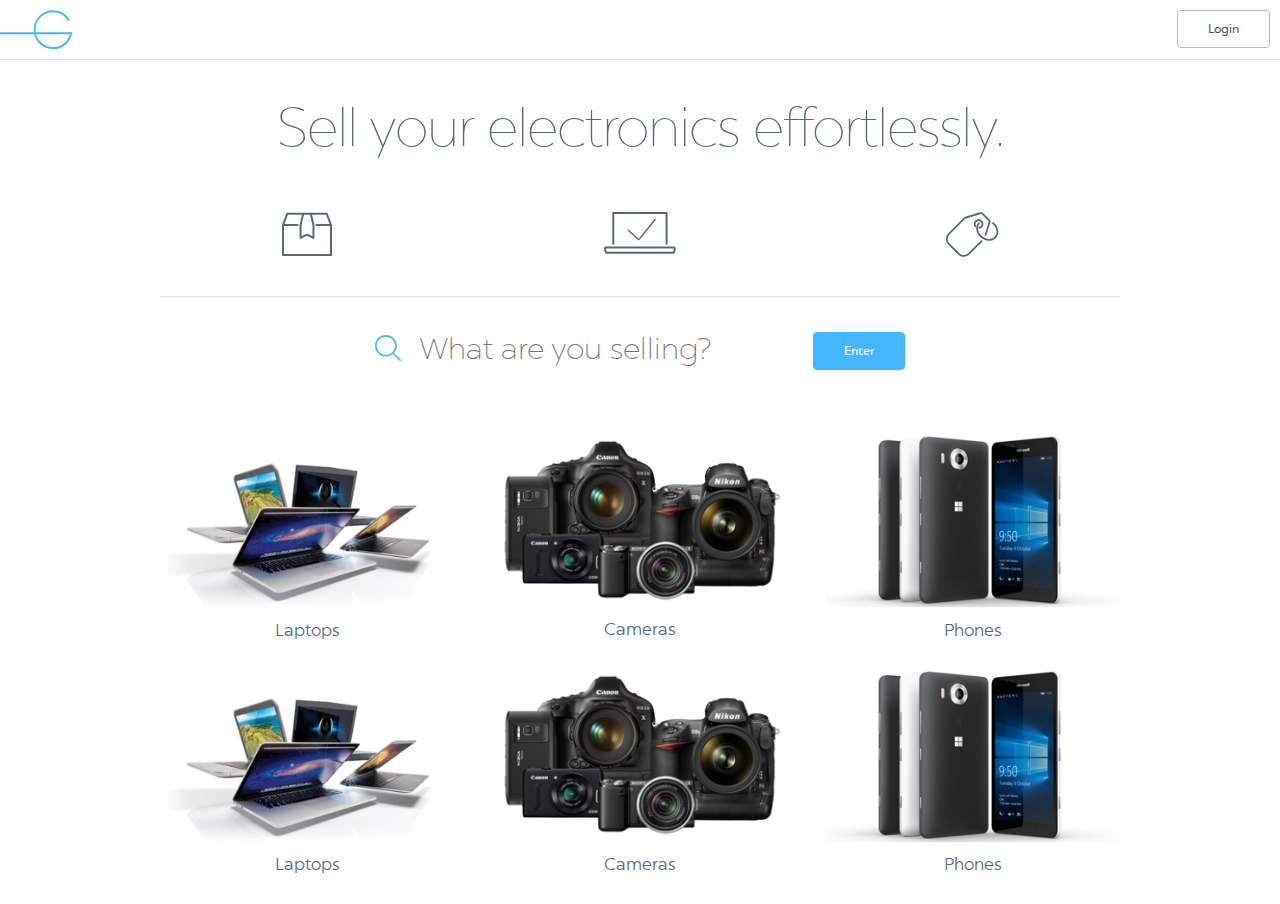
==== commit d7144205: "meeesage" ====
--- a/index.html
+++ b/index.html
@@ -33,7 +33,7 @@
     <img alt="" src="images/gone-g.png">
   </object>
     <ul>
-      <li class="u-pull-right">
+      <li class="u-pull-right login">
         <a href="#">
           <button>Login</button>
         </a>
@@ -49,7 +49,7 @@
     <div class="container">
       <div class="row">
         <div class="twelve columns center">
-          <h3>Sell your electronics effortlessly.</h3><br>
+          <h1>Sell your electronics effortlessly.</h1><br>
         </div>
       </div>
       <div class="row">
@@ -96,14 +96,31 @@
 
 
         <div class="row">
-          <div class="four columns category-grid-item" onclick="show('t2'), hide('t1')">
+          <div class="four columns category-grid-item center" onclick="show('t2'), hide('t1')">
             <img src="categories/laptops.png" alt="" class="category u-max-full-width">
-          </div>
-          <div class="four columns category-grid-item" onclick="show('t2'), hide('t1')">
+            <p>Laptops</p>
+          </div>
+          <div class="four columns category-grid-item center" onclick="show('t2'), hide('t1')">
             <img src="categories/cameras.png" alt="" class="category u-max-full-width">
-          </div>
-          <div class="four columns category-grid-item" onclick="show('t2'), hide('t1')">
+            <p>Cameras</p>
+          </div>
+          <div class="four columns category-grid-item center" onclick="show('t2'), hide('t1')">
             <img src="categories/phones.png" alt="" class="category u-max-full-width">
+            <p>Phones</p>
+          </div>
+        </div>
+        <div class="row">
+          <div class="four columns category-grid-item center" onclick="show('t2'), hide('t1')">
+            <img src="categories/laptops.png" alt="" class="category u-max-full-width">
+            <p>Laptops</p>
+          </div>
+          <div class="four columns category-grid-item center" onclick="show('t2'), hide('t1')">
+            <img src="categories/cameras.png" alt="" class="category u-max-full-width">
+            <p>Cameras</p>
+          </div>
+          <div class="four columns category-grid-item center" onclick="show('t2'), hide('t1')">
+            <img src="categories/phones.png" alt="" class="category u-max-full-width">
+            <p>Phones</p>
           </div>
         </div>
 
--- a/css/skeleton.css
+++ b/css/skeleton.css
@@ -154,8 +154,10 @@
 html is set to 62.5% so that all the REM measurements throughout Skeleton
 are based on 10px sizing. So basically 1.5rem = 15px :) */
 html {
-  font-size: 62.5%; }
+  font-size: 62.5%; 
+background-color: #e1e1e1}
 body {
+  background-color: #fff;
   font-size: 1.7em; /* currently ems cause chrome bug misinterpreting rems on body element */
   line-height: 1.6;
   font-weight: 400;
--- a/css/style.css
+++ b/css/style.css
@@ -13,6 +13,9 @@
 }
 .blue {
   color: #44b6ff;
+}
+.yellow {
+  color: #ffcf43
 }
 .green {
   color: #72D627;
@@ -176,6 +179,14 @@
 .category-grid-item {
   cursor: pointer;
 }
+.category-grid-item img {
+  opacity: 1;
+  -webkit-transition: .3s ease-in-out;
+  transition: .3s ease-in-out;
+}
+.category-grid-item img:hover {
+  opacity: .5;
+}
 #t2 {
   display: none;
 }
@@ -192,9 +203,6 @@
 }
 .category-row {
   border-bottom: 1px solid #e1e1e1;
-}
-.category-row:hover {
-  border-bottom: 1px solid #44b6ff;
 }
 .category-row .text {
   padding: 15px 5px 15px 5px;
@@ -251,6 +259,13 @@
 }
 #nav ul {
   display: inline;
+}
+#nav .login {
+  padding: 0px;
+  padding-right: 10px;
+}
+#nav button {
+  margin-bottom: 0px;
 }
 #nav li {
   text-decoration: none;
@@ -327,12 +342,11 @@
   font-family: "ChronicaBook";
   text-align: left;
     width: 422px;
-    margin-top: 12px;
+    margin-top: 5px;
     padding: 8px 0;
     background-color: #fff;
-    border: 1px solid #ccc;
-    border: 1px solid rgba(0, 0, 0, 0.2);
-    border-radius: 8px;
+    border: 1px solid #e1e1e1;
+    border-radius: 4px;
     box-shadow: 0 5px 10px rgba(0,0,0,.2);
 }
 
@@ -342,12 +356,11 @@
     line-height: 24px;
 }
 .tt-suggestion:hover {
-  background-color: #e1e1e1;
+  opacity: .5;
   cursor: pointer;
 }
 .tt-suggestion.tt-cursor { /* UPDATE: newer versions use .tt-suggestion.tt-cursor */
-    color: #fff;
-    background-color: #0097cf;
+    background-color: #F6F6F6;
 }
 
 .tt-suggestion p {
@@ -417,6 +430,7 @@
 position:relative;
 display:block;
 width:250px;
+margin-bottom: 20px;
 }
 
 .main-menu li>a {
@@ -520,6 +534,21 @@
 
 
 
+
+
+
+
+
+
+
+
+
+
+
+
+
+
+
 /* DELETE ME */
 #lean_overlay {
         position: fixed;
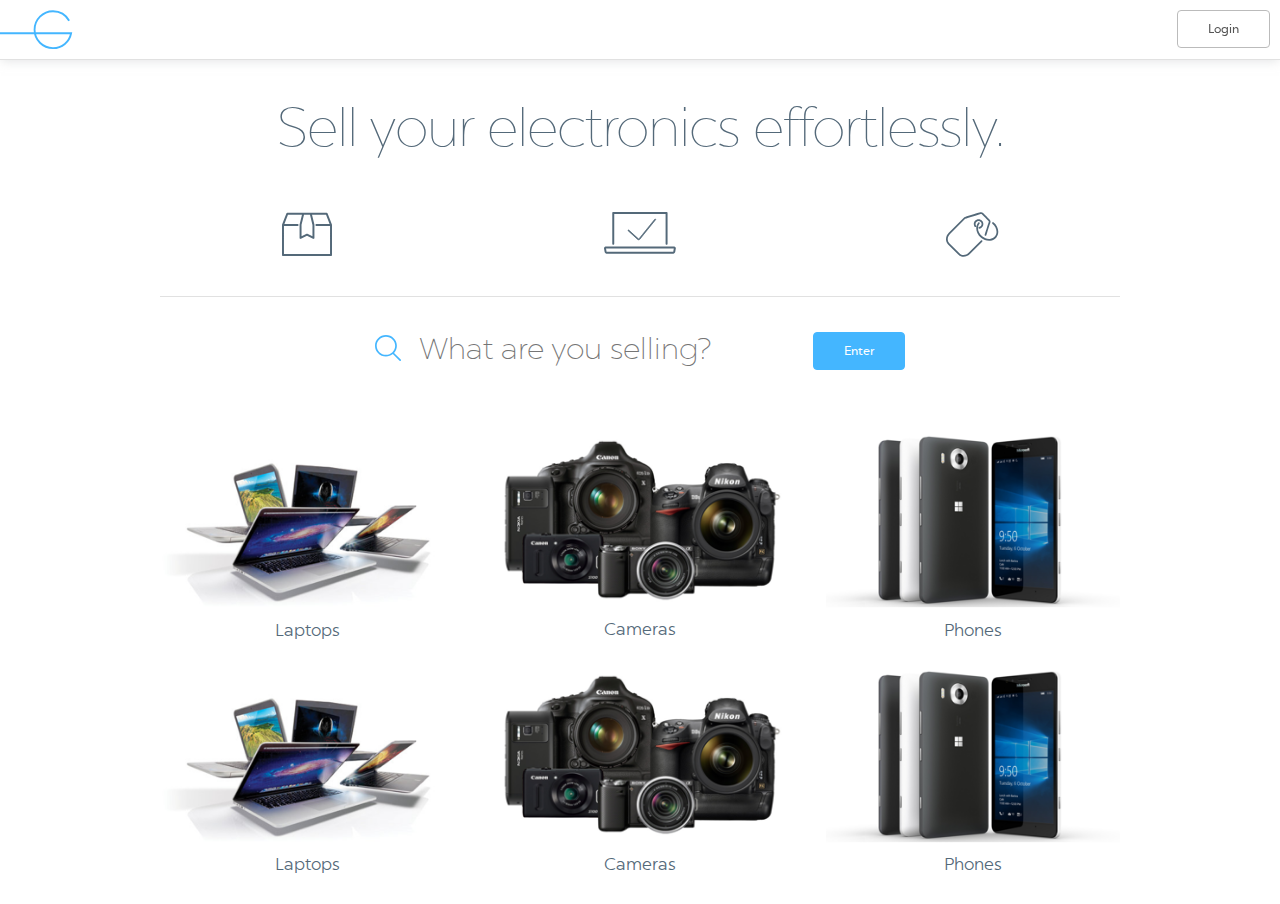
==== commit 2f632db4: "meeesage" ====
--- a/index.html
+++ b/index.html
@@ -363,6 +363,7 @@
 <script src="js/typeahead.jquery.min.js"></script>
 <script src="js/typeahead.bundle.min.js"></script>
 <script src="js/items.js"></script>
+<script src="js/main.js"></script>
 <!-- Prototype JS -->
 <script>
 function show(target) {
--- a/css/skeleton.css
+++ b/css/skeleton.css
@@ -163,7 +163,7 @@
   font-weight: 400;
   font-family: "ChronicaBook", "HelveticaNeue", "Helvetica Neue", Helvetica, Arial, sans-serif;
   color: #546979; }
-
+  
 
 /* Typography
 –––––––––––––––––––––––––––––––––––––––––––––––––– */
@@ -201,9 +201,10 @@
 /* Links
 –––––––––––––––––––––––––––––––––––––––––––––––––– */
 a {
-  color: #1EAEDB; }
+  color: #44b6ff; 
+  text-decoration: none;}
 a:hover {
-  color: #0FA0CE; }
+  color: #47A6E4; }
 
 
 /* Buttons
--- a/css/style.css
+++ b/css/style.css
@@ -253,9 +253,9 @@
   padding-top: 10px;
   border-bottom: 1px solid #E1E1E1;
   position: fixed;
-  /* -webkit-box-shadow: 0px 2px 10px -1px rgba(199,202,203,.5);
+  -webkit-box-shadow: 0px 2px 10px -1px rgba(199,202,203,.5);
   -moz-box-shadow: 0px 2px 10px -1px rgba(199,202,203,.5);
-  box-shadow: 0px 2px 10px -1px rgba(199,202,203,.5); */
+  box-shadow: 0px 2px 10px -1px rgba(199,202,203,.5);
 }
 #nav ul {
   display: inline;
@@ -378,31 +378,6 @@
 }
 .editable {
   cursor: context-menu;
-}
-
-@import url(netdna.bootstrapcdn.com/font-awesome/4.0.3/css/font-awesome.css);
-}
-@import url(http://fonts.googleapis.com/css?family=Titillium+Web:300);
-.fa-2x {
-font-size: 2em;
-}
-.fa {
-position: relative;
-display: table-cell;
-height: 36px;
-text-align: center;
-vertical-align: middle;
-font-size:20px;
-line-height: 1.6 !important;
-}
-.main-menu .fa {
-  width: 60px;
-}
-
-
-.main-menu:hover,nav.main-menu.expanded {
-width:250px;
-overflow:visible;
 }
 
 .main-menu {
@@ -533,7 +508,63 @@
 }
 
 
-
+.main-menu {
+  position: fixed;
+  top: 0;
+  left: 0;
+  width: 60px;
+  height: 100%;
+  -webkit-transition: all 300ms ease;
+          transition: all 300ms ease;
+  overflow: hidden;
+  background-color: #FDFDFD;
+  z-index: 1;
+  margin-top: 10px;
+  -webkit-box-shadow: 0px 2px 10px -1px rgba(199,202,203,.5);
+  -moz-box-shadow: 0px 2px 10px -1px rgba(199,202,203,.5);
+  box-shadow: 0px 2px 10px -1px rgba(199,202,203,.5);
+}
+
+.main-menu:hover {
+  width: 300px;
+}
+.main-menu * {
+  -webkit-user-select: none;
+     -moz-user-select: none;
+      -ms-user-select: none;
+          user-select: none;
+}
+
+.main-menu > ul {
+  display: table;
+  width: 300px;
+  margin-top:0px;
+}
+.main-menu > ul > li {
+  display: table-row;
+  cursor: pointer;
+}
+.main-menu > ul > li > a {
+  color: #546979;
+  text-decoration: none;
+}
+.main-menu > ul > li > a:hover {
+  color: #44b6ff;
+}
+.main-menu > ul > li:active {
+}
+.main-menu > ul > li > div {
+  display: table-cell;
+}
+.main-menu > ul > li > div:nth-child(1) {
+  width: 30px;
+  text-align: center;
+}
+.main-menu > ul > li > div:nth-child(2) {
+  width: 10.5rem;
+  text-align: left;
+  padding-left: 0.7rem;
+}
 
 
 
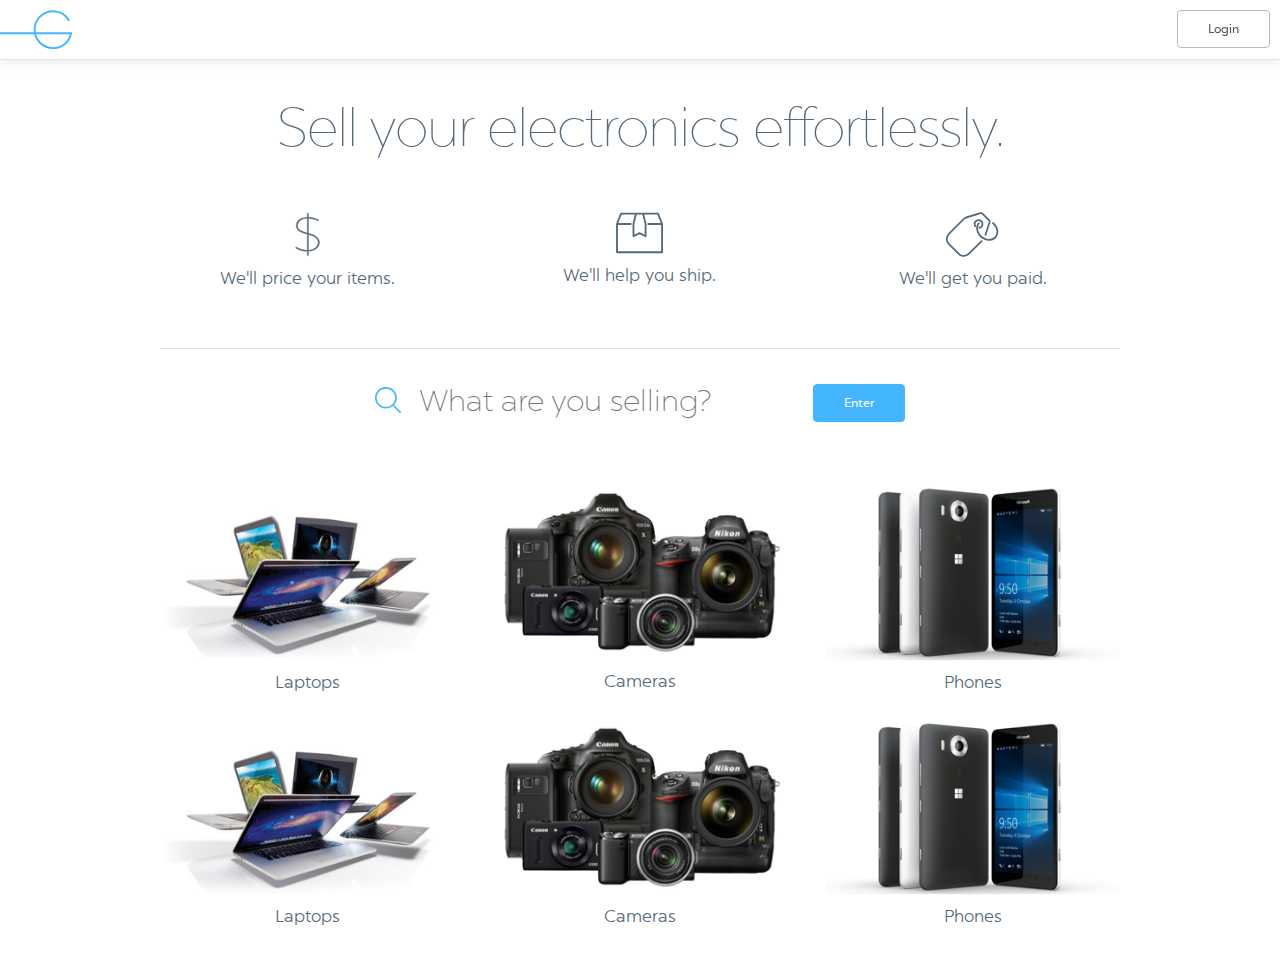
==== commit 175c9143: "adds search to nav" ====
--- a/index.html
+++ b/index.html
@@ -54,19 +54,22 @@
       </div>
       <div class="row">
         <div class="four columns center">
-          <object data="images/box.svg" height="45px" type="">
+          <object data="images/cashout.svg" height="45px" type="">
+            <img alt="" src="images/cashout.png">
+          </object>
+          <p>We'll price your items.</p>
+        </div>
+        <div class="four columns center">
+          <object data="images/box.svg" height="42px" type="">
             <img alt="" src="images/box.png">
-          </object>
-        </div>
-        <div class="four columns center">
-          <object data="images/inspected.svg" height="42px" type="">
-            <img alt="" src="images/inspected.png">
           </object> 
+          <p>We'll help you ship.</p>
         </div>
         <div class="four columns center">
           <object data="images/sold.svg" height="45px" type="">
             <img alt="" src="images/sold.png">
           </object>
+          <p>We'll get you paid.</p>
         </div>
       </div>
     </div>
@@ -142,96 +145,84 @@
               <img src="categories/sub-categories/cameras.png" alt="" class="round u-max-full-width"/>
             </div>
             <div class="text">
-              Category Title<br>
-              <span>Awesome little subtitle.</span>
-            </div>
-            <div class="more">
-              <object data="images/more.svg" height="37px" type="">
-                <img alt="" src="images/more.png">
-              </object>
-            </div>
-          </div>
-        </div>
-
-        <div class="category-row row" onclick="show('t3'), hide('t2')">
-          <div class="twelve columns">
-            <div class="image">
-              <img src="categories/sub-categories/cameras.png" alt="" class="round u-max-full-width"/>
-            </div>
-            <div class="text">
-              Category Title<br>
-              <span>Awesome little subtitle.</span>
-            </div>
-            <div class="more">
-              <object data="images/more.svg" height="37px" type="">
-                <img alt="" src="images/more.png">
-              </object>
-            </div>
-          </div>
-        </div>
-
-        <div class="category-row row" onclick="show('t3'), hide('t2')">
-          <div class="twelve columns">
-            <div class="image">
-              <img src="categories/sub-categories/cameras.png" alt="" class="round u-max-full-width"/>
-            </div>
-            <div class="text">
-              Category Title<br>
-              <span>Awesome little subtitle.</span>
-            </div>
-            <div class="more">
-              <object data="images/more.svg" height="37px" type="">
-                <img alt="" src="images/more.png">
-              </object>
-            </div>
-          </div>
-        </div>
-
-        <div class="category-row row" onclick="show('t3'), hide('t2')">
-          <div class="twelve columns">
-            <div class="image">
-              <img src="categories/sub-categories/cameras.png" alt="" class="round u-max-full-width"/>
-            </div>
-            <div class="text">
-              Category Title<br>
-              <span>Awesome little subtitle.</span>
-            </div>
-            <div class="more">
-              <object data="images/more.svg" height="37px" type="">
-                <img alt="" src="images/more.png">
-              </object>
-            </div>
-          </div>
-        </div>
-
-        <div class="category-row row" onclick="show('t3'), hide('t2')">
-          <div class="twelve columns">
-            <div class="image">
-              <img src="categories/sub-categories/cameras.png" alt="" class="round u-max-full-width"/>
-            </div>
-            <div class="text">
-              Category Title<br>
-              <span>Awesome little subtitle.</span>
-            </div>
-            <div class="more">
-              <object data="images/more.svg" height="37px" type="">
-                <img alt="" src="images/more.png">
-              </object>
-            </div>
-          </div>
-        </div>
-
-        <div class="category-row row" onclick="show('t3'), hide('t2')">
-          <div class="twelve columns">
-            <div class="image">
-              <img src="categories/sub-categories/cameras.png" alt="" class="round u-max-full-width"/>
-            </div>
-            <div class="text">
-              Category Title<br>
-              <span>Awesome little subtitle.</span>
-            </div>
-            <div class="more">
-              <object data="images/more.svg" height="37px" type="">
+              <h4 class="item-title">iPhone 6s</h4>
+              <span class="price gray smaller"><p>Category</p></span>
+              <span class="answers gray smaller"><p>4 Models | $210 – $400</p></span>
+            </div>
+            <div class="more">
+              <object data="images/more.svg" height="20px" type="">
+                <img alt="" src="images/more.png">
+              </object>
+            </div>
+          </div>
+        </div>
+
+        <div class="category-row row" onclick="show('t3'), hide('t2')">
+          <div class="twelve columns">
+            <div class="image">
+              <img src="categories/sub-categories/cameras.png" alt="" class="round u-max-full-width"/>
+            </div>
+            <div class="text">
+              <h4 class="item-title">iPhone 6s</h4>
+              <span class="price gray smaller"><p>Category</p></span>
+              <span class="answers gray smaller"><p>4 Models | $210 – $400</p></span>
+            </div>
+            <div class="more">
+              <object data="images/more.svg" height="20px" type="">
+                <img alt="" src="images/more.png">
+              </object>
+            </div>
+          </div>
+        </div>
+
+        <div class="category-row row" onclick="show('t3'), hide('t2')">
+          <div class="twelve columns">
+            <div class="image">
+              <img src="categories/sub-categories/cameras.png" alt="" class="round u-max-full-width"/>
+            </div>
+            <div class="text">
+              <h4 class="item-title">iPhone 6s</h4>
+              <span class="price gray smaller"><p>Category</p></span>
+              <span class="answers gray smaller"><p>4 Models | $210 – $400</p></span>
+            </div>
+            <div class="more">
+              <object data="images/more.svg" height="20px" type="">
+                <img alt="" src="images/more.png">
+              </object>
+            </div>
+          </div>
+        </div>
+
+        <div class="category-row row" onclick="show('t3'), hide('t2')">
+          <div class="twelve columns">
+            <div class="image">
+              <img src="categories/sub-categories/cameras.png" alt="" class="round u-max-full-width"/>
+            </div>
+            <div class="text">
+              <h4 class="item-title">iPhone 6s</h4>
+              <span class="price gray smaller"><p>Category</p></span>
+              <span class="answers gray smaller"><p>4 Models | $210 – $400</p></span>
+            </div>
+            <div class="more">
+              <object data="images/more.svg" height="20px" type="">
+                <img alt="" src="images/more.png">
+              </object>
+            </div>
+          </div>
+        </div>
+
+        <div class="category-row row" onclick="show('t3'), hide('t2')">
+          <div class="twelve columns">
+            <div class="image">
+              <img src="categories/sub-categories/cameras.png" alt="" class="round u-max-full-width"/>
+            </div>
+            <div class="text">
+              <h4 class="item-title">iPhone 6s</h4>
+              <span class="price gray smaller"><p>Category</p></span>
+              <span class="answers gray smaller"><p>4 Models | $210 – $400</p></span>
+            </div>
+            <div class="more">
+              <object data="images/more.svg" height="20px" type="">
                 <img alt="" src="images/more.png">
               </object>
             </div>
--- a/css/skeleton.css
+++ b/css/skeleton.css
@@ -444,8 +444,8 @@
 */
 
 @media (max-width: 600px) {
-  .container {
-    margin-left: 60px;
+  .tt-menu {
+    display: none !important;
   }
 }
 
--- a/css/style.css
+++ b/css/style.css
@@ -209,6 +209,8 @@
   display: block;
   float: left;
   margin-left: 5%;
+  white-space: nowrap;
+  overflow: hidden;
 }
 .text h4 {
   margin-bottom: 2px;
@@ -236,6 +238,24 @@
 }
 .category-row:hover .more {
   display: inline-block;
+}
+@media (max-width: 600px) {
+  .category-row .text {
+    max-width: 200px;
+    overflow: hidden;
+    margin-left: 5px;
+  }
+}
+@media (max-width: 600px) {
+  .category-row img {
+    width: 45px;
+  }
+  .category-row .image {
+    margin-left: 5px;
+  }
+  .category-row .more {
+    display: inline;
+  }
 }
 #hero {
   margin-bottom: 50px;
@@ -369,6 +389,18 @@
 .tt-highlight {
   color: #44b6ff;
 }
+@media (max-width: 600px) {
+  .tt-menu {
+    display: none !important;
+  }
+  .tt-input {
+    width: 200px;
+  }
+  .search-icon {
+    margin-top: 10px;
+  }
+}
+
 .item-photo {
   float: left;
   margin: 5px;
@@ -378,83 +410,6 @@
 }
 .editable {
   cursor: context-menu;
-}
-
-.main-menu {
-background:#fcfdfd;
-border-right:1px solid #e1e1e1;
-position:fixed;
-top:0;
-bottom:0;
-padding-top: 65px;
-height:100%;
-left:0;
-width:60px;
-overflow:hidden;
--webkit-transition:width .05s linear;
-transition:width .05s linear;
--webkit-transform:translateZ(0) scale(1,1);
-z-index:100;
-}
-
-.main-menu>ul {
-margin:7px 0;
-}
-
-.main-menu li {
-position:relative;
-display:block;
-width:250px;
-margin-bottom: 20px;
-}
-
-.main-menu li>a {
-position:relative;
-display:table;
-border-collapse:collapse;
-border-spacing:0;
-color:#999;
-font-size: 14px;
-text-decoration:none;
--webkit-transform:translateZ(0) scale(1,1);
--webkit-transition:all .1s linear;
-transition:all .1s linear;
-  
-}
-
-.main-menu .nav-icon {
-position:relative;
-display:table-cell;
-width:60px;
-height:36px;
-text-align:center;
-vertical-align:middle;
-font-size:18px;
-}
-
-.main-menu .nav-text {
-position:relative;
-display:table-cell;
-vertical-align:middle;
-width:190px;
-}
-
-.main-menu>ul.logout {
-position:absolute;
-left:0;
-bottom:0;
-}
-
-@media (max-width: 400px) {
-  .main-menu {
-    width: 44px;
-  }
-  .main-menu .fa {
-    width: 44px;
-  }
-  .main-menu .fa-2x {
-    font-size: 1em;
-  }
 }
 
 .no-touch .scrollable.hover {
@@ -488,21 +443,7 @@
     display: none;
   }
 }
-.main-menu li:hover>a,nav.main-menu li.active>a,.dropdown-menu>li>a:hover,.dropdown-menu>li>a:focus,.dropdown-menu>.active>a,.dropdown-menu>.active>a:hover,.dropdown-menu>.active>a:focus,.no-touch .dashboard-page nav.dashboard-menu ul li:hover a,.dashboard-page nav.dashboard-menu ul li.active a {
-color:#44b6ff;
-}
-.area {
-float: left;
-background: #e2e2e2;
-width: 100%;
-height: 100%;
-}
-@font-face {
-  font-family: 'Titillium Web';
-  font-style: normal;
-  font-weight: 300;
-  src: local('Titillium WebLight'), local('TitilliumWeb-Light'), url(http://themes.googleusercontent.com/static/fonts/titilliumweb/v2/anMUvcNT0H1YN4FII8wpr24bNCNEoFTpS2BTjF6FB5E.woff) format('woff');
-}
+
 #address-schedule {
   display: none;
 }
@@ -519,12 +460,22 @@
   overflow: hidden;
   background-color: #FDFDFD;
   z-index: 1;
-  margin-top: 10px;
+  padding-top: 80px;
   -webkit-box-shadow: 0px 2px 10px -1px rgba(199,202,203,.5);
   -moz-box-shadow: 0px 2px 10px -1px rgba(199,202,203,.5);
   box-shadow: 0px 2px 10px -1px rgba(199,202,203,.5);
 }
-
+#nav-search input {
+  font-size: .75em;
+  font-family: "Chronica";
+}
+#nav-search div {
+  padding: 0px;
+  border: none;
+}
+#nav-search {
+  margin-bottom: 0px;
+}
 .main-menu:hover {
   width: 300px;
 }
@@ -536,38 +487,52 @@
 }
 
 .main-menu > ul {
-  display: table;
+  display: block;
   width: 300px;
   margin-top:0px;
 }
 .main-menu > ul > li {
-  display: table-row;
+  display: block;
+  float: left;
   cursor: pointer;
-}
-.main-menu > ul > li > a {
+  margin-bottom: 10px;
+  
+}
+.main-menu > ul > li a {
   color: #546979;
   text-decoration: none;
-}
-.main-menu > ul > li > a:hover {
+  vertical-align: center;
+  font-family: "Chronica";
+  font-size: 12px;
+}
+.main-menu > ul > li:active {
+}
+.main-menu > ul > li > div {
+  display: block;
+  float: left;
+}
+.main-menu > ul > li > div:nth-child(1) {
+  width: 60px;
+  text-align: center;
+}
+.main-menu > ul > li > div:nth-child(2) {
+  width: 200px;
+  text-align: left;
+  padding: 5px 5px 15px 25px;
+  border-bottom: 1px solid #f4f4f4;
+}
+.main-menu > ul > li > div:nth-child(2):hover a {
   color: #44b6ff;
 }
-.main-menu > ul > li:active {
-}
-.main-menu > ul > li > div {
-  display: table-cell;
-}
-.main-menu > ul > li > div:nth-child(1) {
-  width: 30px;
-  text-align: center;
-}
-.main-menu > ul > li > div:nth-child(2) {
-  width: 10.5rem;
-  text-align: left;
-  padding-left: 0.7rem;
-}
-
-
-
+
+#footer {
+  width: 100%;
+  position: absolute;
+  margin-bottom: 0px;
+  padding-top: 50px;
+  background-color: #fff;
+  color: #C7CACB;
+}
 
 
 
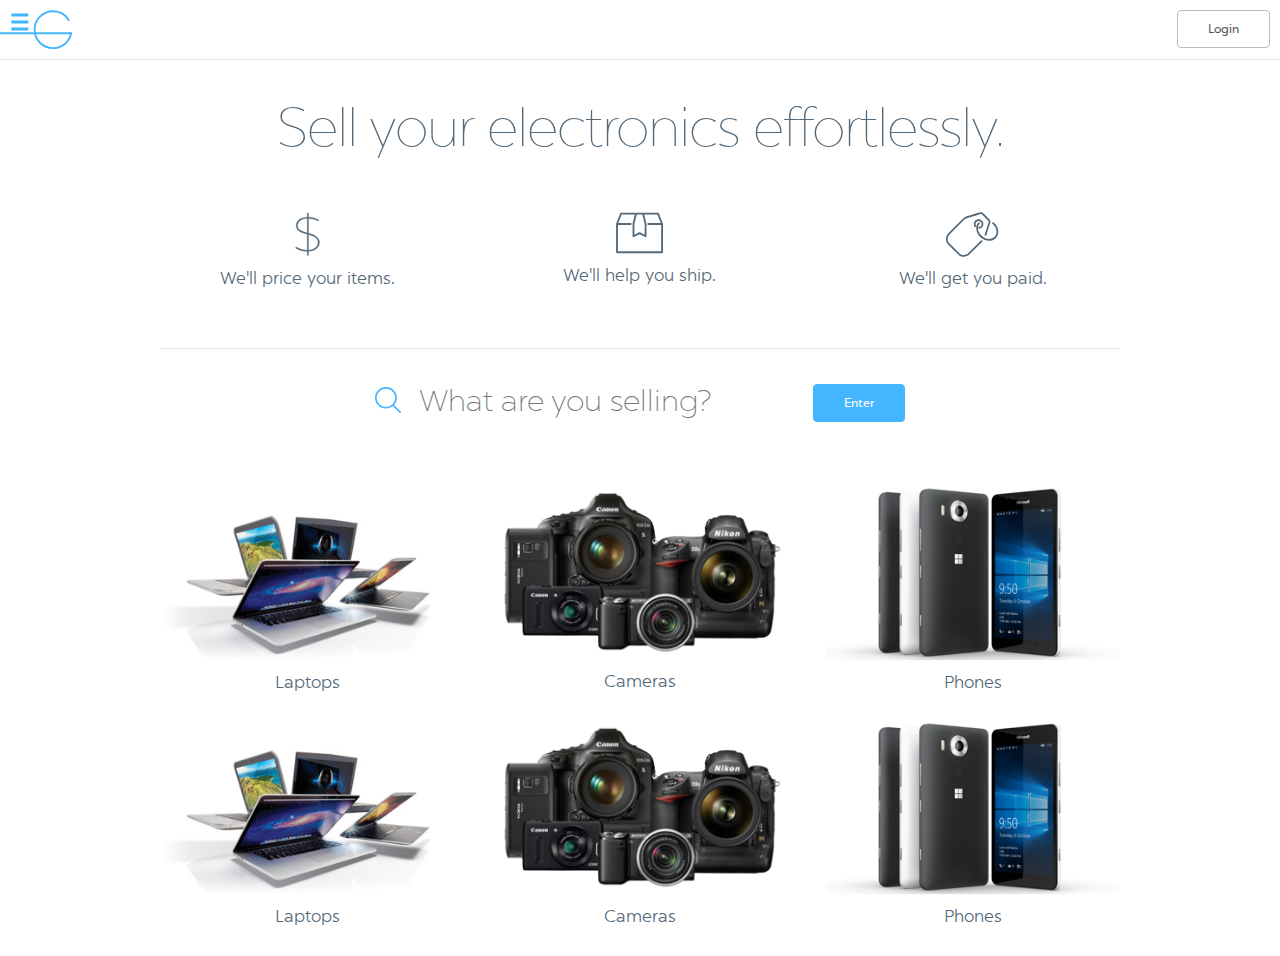
==== commit e538732a: "no mobile menu" ====
--- a/index.html
+++ b/index.html
@@ -25,18 +25,25 @@
 
 </head>
 <body>
-
   <!-- Primary Page Layout
   –––––––––––––––––––––––––––––––––––––––––––––––––– -->
   <div id="nav" class="u-full-width">
   <object data="images/gone-g.svg" height="40px" type="">
     <img alt="" src="images/gone-g.png">
   </object>
+    <input type="checkbox" id="nav-toggle">
+    <nav id="mobile-menu">
+      <label for="nav-toggle" id="toggle"></label>
+      <ul>
+        <li><a href="#">Search</a></li>
+        <li><a href="#">Info</a></li>
+        <li><a href="#">Feed</a></li>
+        <li><a href="#">Contact</a></li>
+      </ul>
+    </nav>
     <ul>
       <li class="u-pull-right login">
-        <a href="#">
-          <button>Login</button>
-        </a>
+        <button onclick="">Login</button>
       </li>
     </ul>
   </div>
@@ -84,7 +91,7 @@
           <object class="search-icon" data="images/search.svg" height="26px" type="">
             <img class="search-icon" alt="" src="images/search.png">
           </object>
-          <input type="text" class="search typeahead" placeholder="What are you selling?" autofocus/>
+          <input type="text" class="search typeahead" placeholder="What are you selling?"/>
           <button class="button-primary">Enter</button>
         </div>
       </div>
--- a/css/skeleton.css
+++ b/css/skeleton.css
@@ -33,7 +33,7 @@
   width: 100%;
   max-width: 960px;
   margin: 0 auto;
-  padding: 0 5px;
+  padding: 0 10px;
   box-sizing: border-box; }
 .column,
 .columns {
--- a/css/style.css
+++ b/css/style.css
@@ -1,6 +1,66 @@
 /*
 * Kyle Billings
 */
+#nav-toggle {
+  position: absolute;
+  left: -9999px;
+}
+#toggle {
+  position: relative;
+}
+#mobile-menu {
+  position: fixed;
+  top: 0;
+  left: -80%;
+  width: 80%;
+  height: 100%;
+  background: #546979;
+  font-family: "ChronicaLight";
+  transition: transform 0.5s;
+}
+#mobile-menu #toggle {
+  display: block;
+  position: absolute;
+  top: 0;
+  right: -40px;
+  width: 40px;
+  height: 40px;
+  color: #44b6ff;
+  text-align: center;
+  line-height: 48px;
+  font-size: 22px;
+  cursor: pointer;
+  transition: background 0.5s, right 0.5s;
+}
+#mobile-menu #toggle:before {
+  content: '\2630';
+}
+#mobile-menu ul {
+  height: 100%;
+}
+#mobile-menu ul li {
+  width: 80%;
+}
+#mobile-menu ul li a {
+  display: block;
+  padding: 20px 30px;
+  color: #fff;
+  text-decoration: none;
+}
+#nav-toggle:checked ~ #mobile-menu {
+  transform: translate3d(100%, 0, 0);
+}
+#nav-toggle:checked ~ #mobile-menu #toggle {
+  right: 0;
+  font-size: 28px;
+}
+#nav-toggle:checked ~ #mobile-menu #toggle:before {
+  content: '\00D7';
+}
+#nav-toggle:checked ~ #mobile-menu ~ #main {
+  transform: translate3d(90%, 0, 0);
+}
+
 .photo-icon {
   width: 30px;
   border: 2px solid #fff;
@@ -11,6 +71,7 @@
 .gray {
   color: #C7CACB;
 }
+
 .blue {
   color: #44b6ff;
 }
@@ -19,6 +80,41 @@
 }
 .green {
   color: #72D627;
+}
+.blue-background {
+  background-color: #44b6ff;
+  color: #fff;
+}
+#login {
+  height: 100%;
+  width: 100%;
+  position: absolute;
+}
+#login-container {
+  margin-top: 20%;
+}
+#login-container button {
+  border: none;
+  background-color: #fff;
+  color: #546979;
+}
+#login-container button:hover {
+  background-color: #e1e1e1;
+}
+#login-container button.btn-facebook {
+  color: #fff;
+  background-color: #3B5998;
+}
+#login-container button.btn-facebook:hover {
+  background-color: #22407F;
+}
+#login-form {
+  display: none;
+  color: #546979;
+}
+#signup-form {
+  display: none;
+  color: #546979;
 }
 .timeline {
   list-style: none;
@@ -205,7 +301,7 @@
   border-bottom: 1px solid #e1e1e1;
 }
 .category-row .text {
-  padding: 15px 5px 15px 5px;
+  padding: 15px 5px 10px 5px;
   display: block;
   float: left;
   margin-left: 5%;
@@ -245,13 +341,18 @@
     overflow: hidden;
     margin-left: 5px;
   }
+  .category-row .text h4 {
+    font-size: 1em;
+    font-family: "ChronicaBook";
+  }
 }
 @media (max-width: 600px) {
-  .category-row img {
-    width: 45px;
-  }
   .category-row .image {
     margin-left: 5px;
+  }
+  .category-row .image img {
+    width: 45px;
+    display: none;
   }
   .category-row .more {
     display: inline;
@@ -273,6 +374,8 @@
   padding-top: 10px;
   border-bottom: 1px solid #E1E1E1;
   position: fixed;
+}
+.active {
   -webkit-box-shadow: 0px 2px 10px -1px rgba(199,202,203,.5);
   -moz-box-shadow: 0px 2px 10px -1px rgba(199,202,203,.5);
   box-shadow: 0px 2px 10px -1px rgba(199,202,203,.5);
@@ -302,6 +405,18 @@
 }
 #nav a:hover {
   color: #44b6ff;
+}
+@media (max-width: 600px) {
+  #nav object {
+    display: none;
+  }
+  #nav button {
+    height: 30px;
+    line-height: 30px;
+  }
+  #nav {
+    height: 50px;
+  }
 }
 /* Search */
 #add-item-field {
@@ -465,6 +580,16 @@
   -moz-box-shadow: 0px 2px 10px -1px rgba(199,202,203,.5);
   box-shadow: 0px 2px 10px -1px rgba(199,202,203,.5);
 }
+.snapshot {
+  display: inline;
+  float: right;
+  font-size: .75em;
+  font-family: "Chronica";
+  vertical-align: center;
+}
+.snapshot > .photo-icon {
+  width: 20px;
+}
 #nav-search input {
   font-size: .75em;
   font-family: "Chronica";
@@ -524,6 +649,37 @@
 .main-menu > ul > li > div:nth-child(2):hover a {
   color: #44b6ff;
 }
+@media (max-width: 700px) {
+  .main-menu {
+    display: none;
+  }
+}
+/* #mobile-menu {
+  display: none;
+  position: absolute;
+  width: 100%;
+  margin-top: 65px;
+  font-family: "Chronica";
+  font-size: .75em;
+  text-align: justify;
+  -ms-text-justify: distribute-all-lines;
+  text-justify: distribute-all-lines;
+    
+}
+#mobile-menu div {
+  text-align: center;
+  display: inline-block;
+  width: 70px;
+  height: 30px;
+  vertical-align: top;
+  zoom: 1;
+}
+#mobile-menu .stretch {
+    width: 100%;
+    display: inline-block;
+    font-size: 0;
+    line-height: 0
+} */
 
 #footer {
   width: 100%;
@@ -534,250 +690,87 @@
   color: #C7CACB;
 }
 
-
-
-
-
-
-
-
-
-
-
-
-/* DELETE ME */
-#lean_overlay {
-        position: fixed;
-        z-index: 100;
-        top: 0px;
-        left: 0px;
-        height: 100%;
-        width: 100%;
-        background: #000;
-        display: none;
-}
-
-.popupContainer {
-        position: absolute;
-        width: 330px;
-        height: auto;
-        left: 45%;
-        top: 60px;
-        background: #FFF;
-}
-
-#modal_trigger {
-        margin: 40px auto;
-        width: 200px;
-        display: block;
-        border: 1px solid #DDD;
-        border-radius: 4px;
-}
-
-.btn {
-        padding: 10px 20px;
-        background: #F4F4F2;
-}
-
-.btn_red {
-        background: #ED6347;
-        color: #FFF;
-}
-
-.btn:hover {
-        background: #E4E4E2;
-}
-
-.btn_red:hover {
-        background: #C12B05;
-}
-
-a.btn {
-        color: #666;
-        text-align: center;
-        text-decoration: none;
-}
-
-a.btn_red {
-        color: #FFF;
-}
-
-.one_half {
-        width: 50%;
-        display: block;
-        float: left;
-}
-
-.one_half.last {
-        width: 45%;
-        margin-left: 5%;
-}
-/* Popup Styles*/
-
-.popupHeader {
-        font-size: 16px;
-        text-transform: uppercase;
-}
-
-.popupHeader {
-        background: #F4F4F2;
-        position: relative;
-        padding: 10px 20px;
-        border-bottom: 1px solid #DDD;
-        font-weight: bold;
-}
-
-.popupHeader .modal_close {
-        position: absolute;
-        right: 0;
-        top: 0;
-        padding: 10px 15px;
-        background: #E4E4E2;
-        cursor: pointer;
-        color: #aaa;
-        font-size: 16px;
-}
-
-.popupBody {
-        padding: 20px;
-}
-/* Social Login Form */
-
-.social_login {}
-
-.social_login .social_box {
-        display: block;
-        clear: both;
-        padding: 10px;
-        margin-bottom: 10px;
-        background: #F4F4F2;
-        overflow: hidden;
-}
-
-.social_login .icon {
-        display: block;
-        width: 10px;
-        padding: 5px 10px;
-        margin-right: 10px;
-        float: left;
-        color: #FFF;
-        font-size: 16px;
-        text-align: center;
-}
-
-.social_login .fb .icon {
-        background: #3B5998;
-}
-
-.social_login .google .icon {
-        background: #DD4B39;
-}
-
-.social_login .icon_title {
-        display: block;
-        padding: 5px 0;
-        float: left;
-        font-weight: bold;
-        font-size: 16px;
-        color: #777;
-}
-
-.social_login .social_box:hover {
-        background: #E4E4E2;
-}
-
-.centeredText {
-        text-align: center;
-        margin: 20px 0;
-        clear: both;
-        overflow: hidden;
-        text-transform: uppercase;
-}
-
-.action_btns {
-        clear: both;
-        overflow: hidden;
-}
-
-.action_btns a {
-        display: block;
-}
-/* User Login Form */
-
-.user_login {
-        display: none;
-}
-
-.user_login label {
-        display: block;
-        margin-bottom: 5px;
-}
-
-.user_login input[type="text"],
-.user_login input[type="email"],
-.user_login input[type="password"] {
-        display: block;
-        width: 90%;
-        padding: 10px;
-        border: 1px solid #DDD;
-        color: #666;
-}
-
-.user_login input[type="checkbox"] {
-        float: left;
-        margin-right: 5px;
-}
-
-.user_login input[type="checkbox"]+label {
-        float: left;
-}
-
-.user_login .checkbox {
-        margin-bottom: 10px;
-        clear: both;
-        overflow: hidden;
-}
-
-.forgot_password {
-        display: block;
-        margin: 20px 0 10px;
-        clear: both;
-        overflow: hidden;
-        text-decoration: none;
-        color: #ED6347;
-}
-/* User Register Form */
-
-.user_register {
-        display: none;
-}
-
-.user_register label {
-        display: block;
-        margin-bottom: 5px;
-}
-
-.user_register input[type="text"],
-.user_register input[type="email"],
-.user_register input[type="password"] {
-        display: block;
-        width: 90%;
-        padding: 10px;
-        border: 1px solid #DDD;
-        color: #666;
-}
-
-.user_register input[type="checkbox"] {
-        float: left;
-        margin-right: 5px;
-}
-
-.user_register input[type="checkbox"]+label {
-        float: left;
-}
-
-.user_register .checkbox {
-        margin-bottom: 10px;
-        clear: both;
-        overflow: hidden;
+.animated {
+  -webkit-animation-duration: 1s;
+  animation-duration: 1s;
+  -webkit-animation-fill-mode: both;
+  animation-fill-mode: both;
+}
+@-webkit-keyframes fadeIn {
+  from {
+    opacity: 0;
+  }
+
+  to {
+    opacity: 1;
+  }
+}
+
+@keyframes fadeIn {
+  from {
+    opacity: 0;
+  }
+
+  to {
+    opacity: 1;
+  }
+}
+
+.fadeIn {
+  -webkit-animation-name: fadeIn;
+  animation-name: fadeIn;
+}
+@keyframes fadeInLeft {
+  from {
+    opacity: 0;
+    -webkit-transform: translate3d(-10%, 0, 0);
+    transform: translate3d(-10%, 0, 0);
+  }
+
+  to {
+    opacity: 1;
+    -webkit-transform: none;
+    transform: none;
+  }
+}
+
+.fadeInLeft {
+  -webkit-animation-name: fadeInLeft;
+  animation-name: fadeInLeft;
+}
+@keyframes fadeInRight {
+  from {
+    opacity: 0;
+    -webkit-transform: translate3d(25%, 0, 0);
+    transform: translate3d(25%, 0, 0);
+  }
+
+  to {
+    opacity: 1;
+    -webkit-transform: none;
+    transform: none;
+  }
+}
+
+.fadeInRight {
+  -webkit-animation-name: fadeInRight;
+  animation-name: fadeInRight;
+}
+@keyframes fadeInUp {
+  from {
+    opacity: 0;
+    -webkit-transform: translate3d(0, 25%, 0);
+    transform: translate3d(0, 25%, 0);
+  }
+
+  to {
+    opacity: 1;
+    -webkit-transform: none;
+    transform: none;
+  }
+}
+
+.fadeInUp {
+  -webkit-animation-name: fadeInUp;
+  animation-name: fadeInUp;
 }